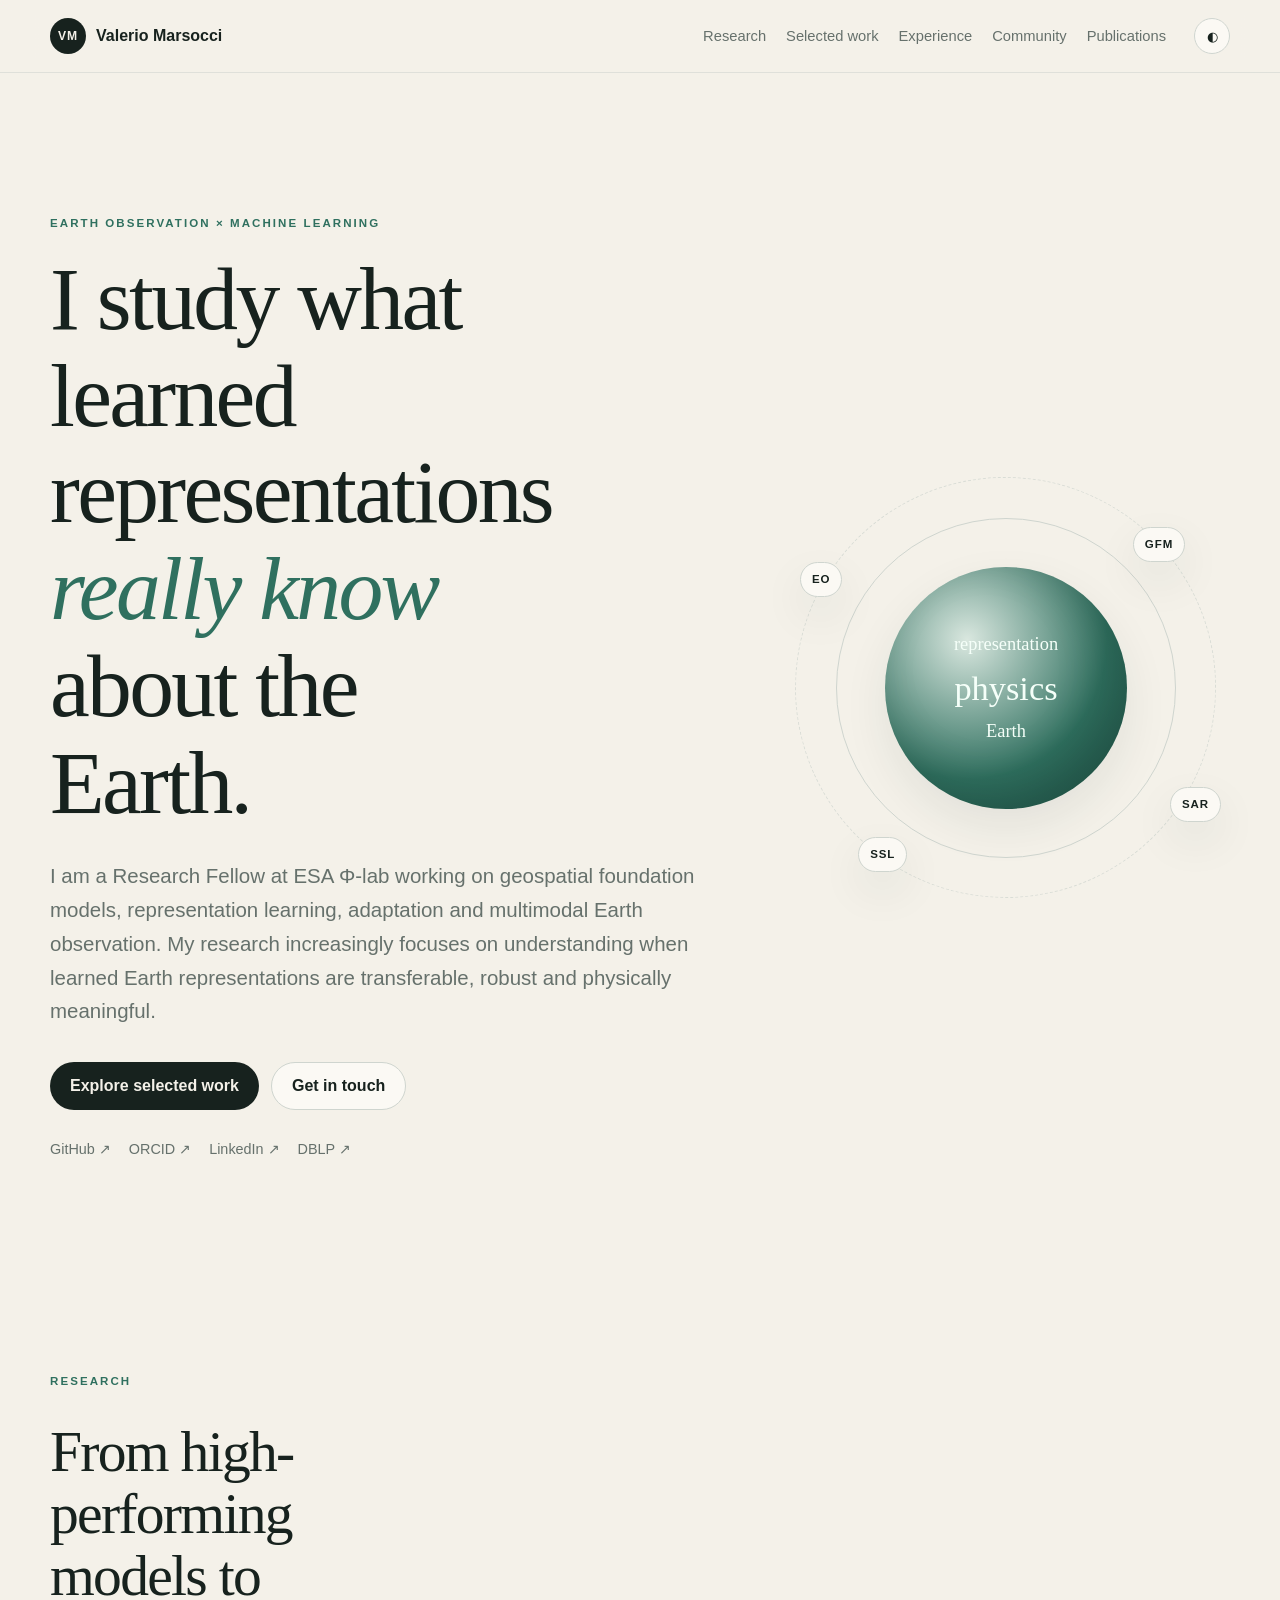
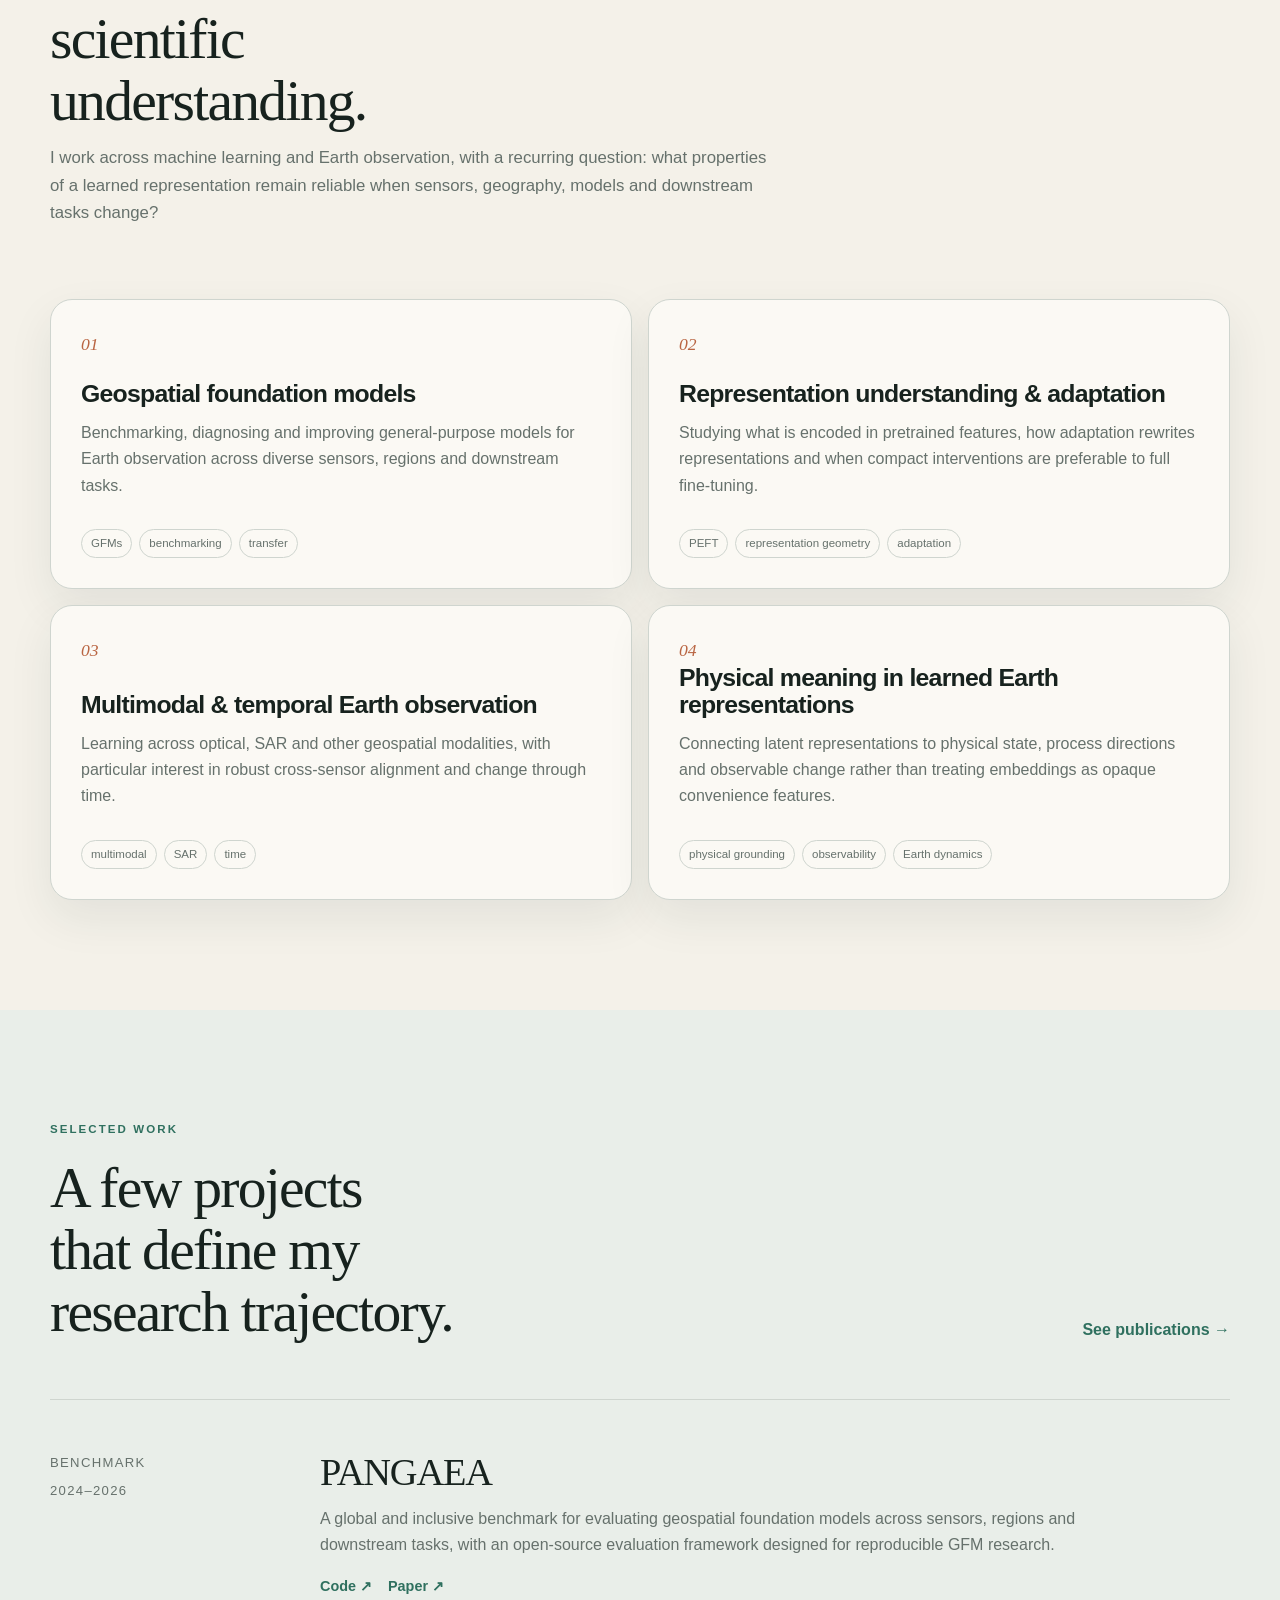
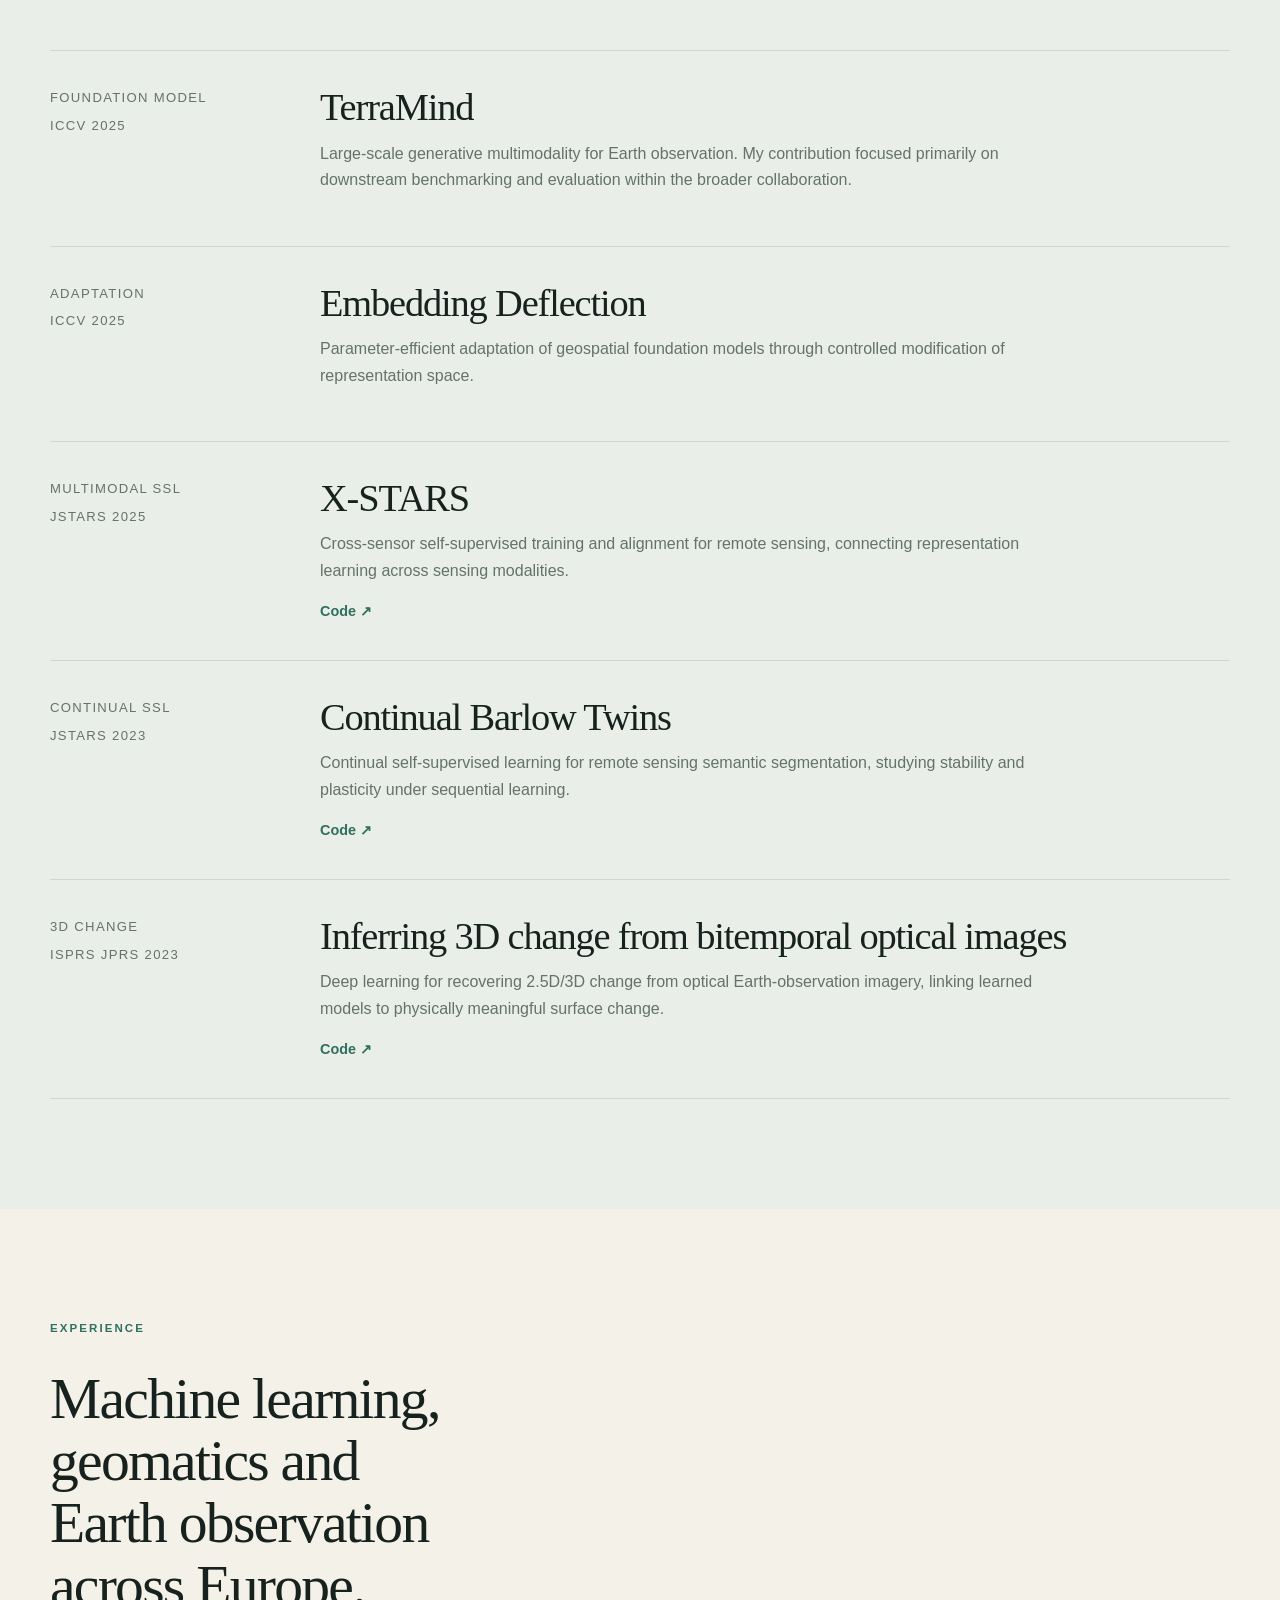
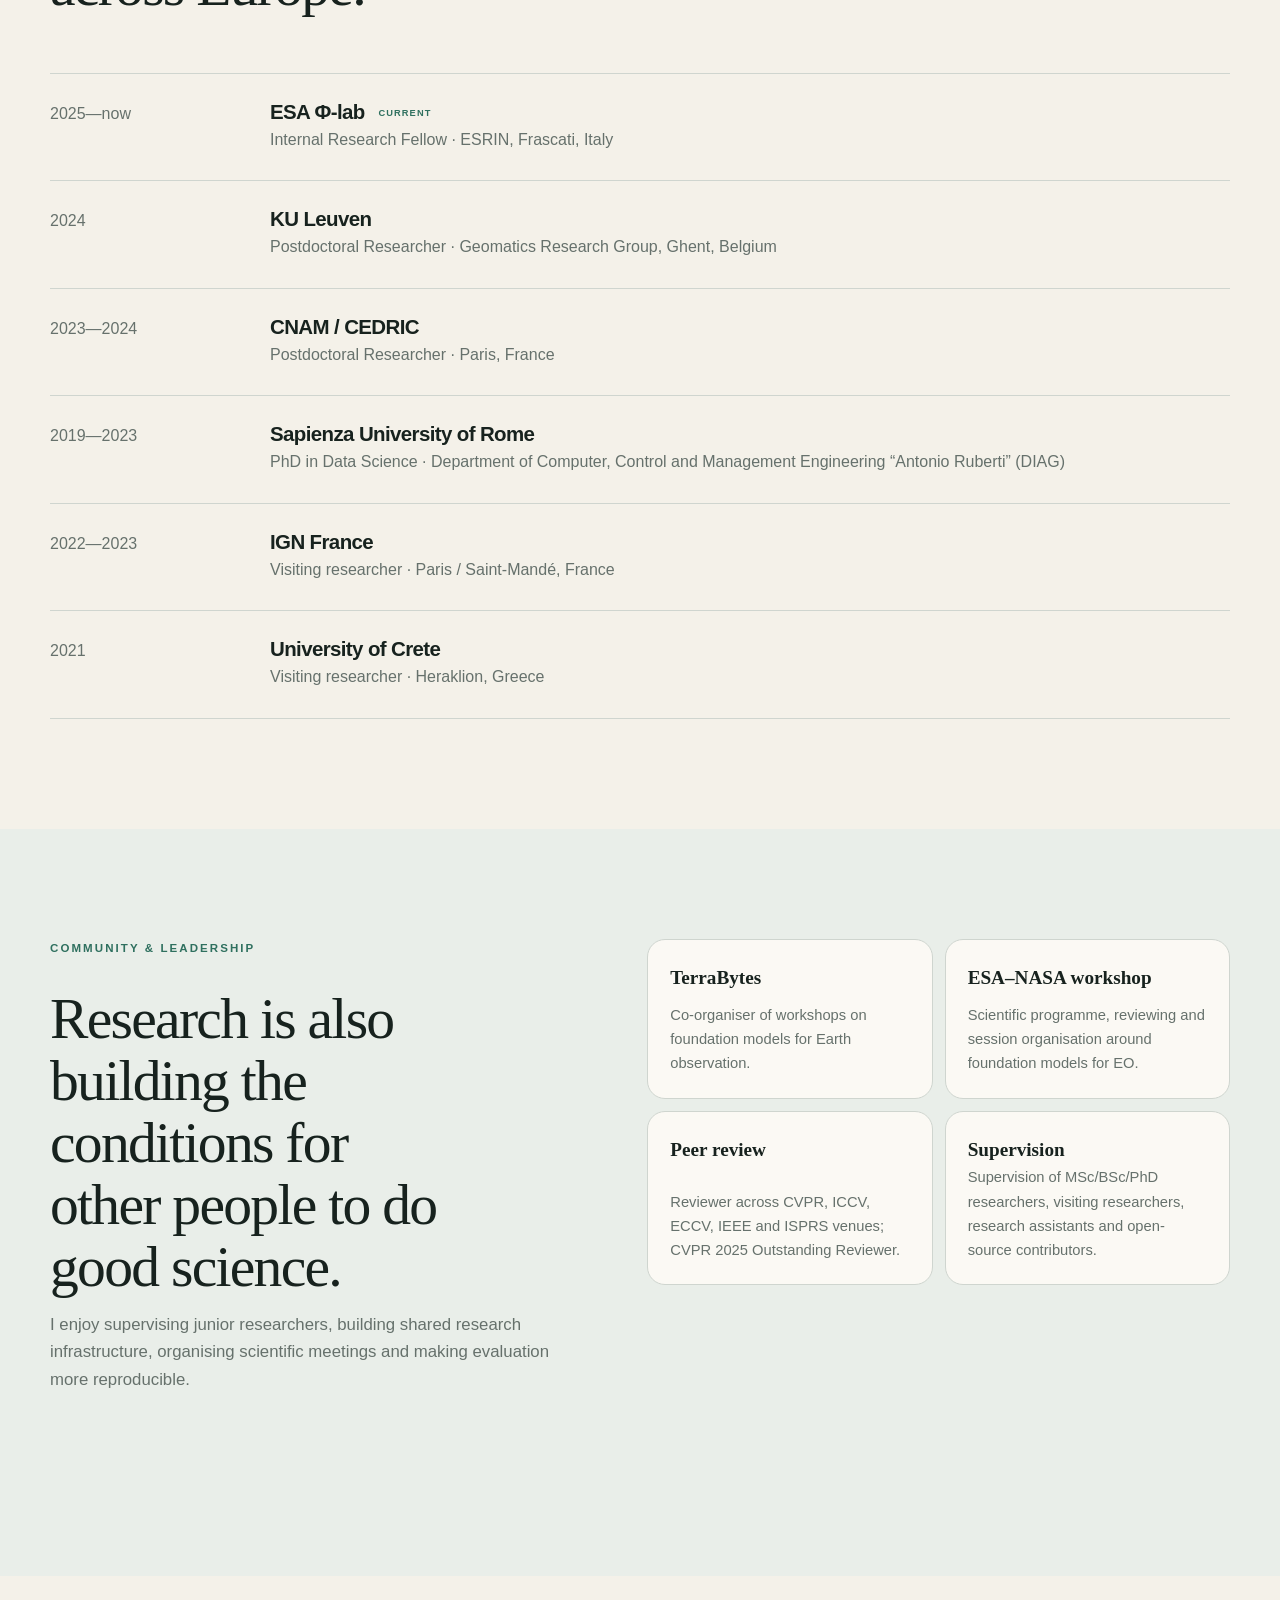
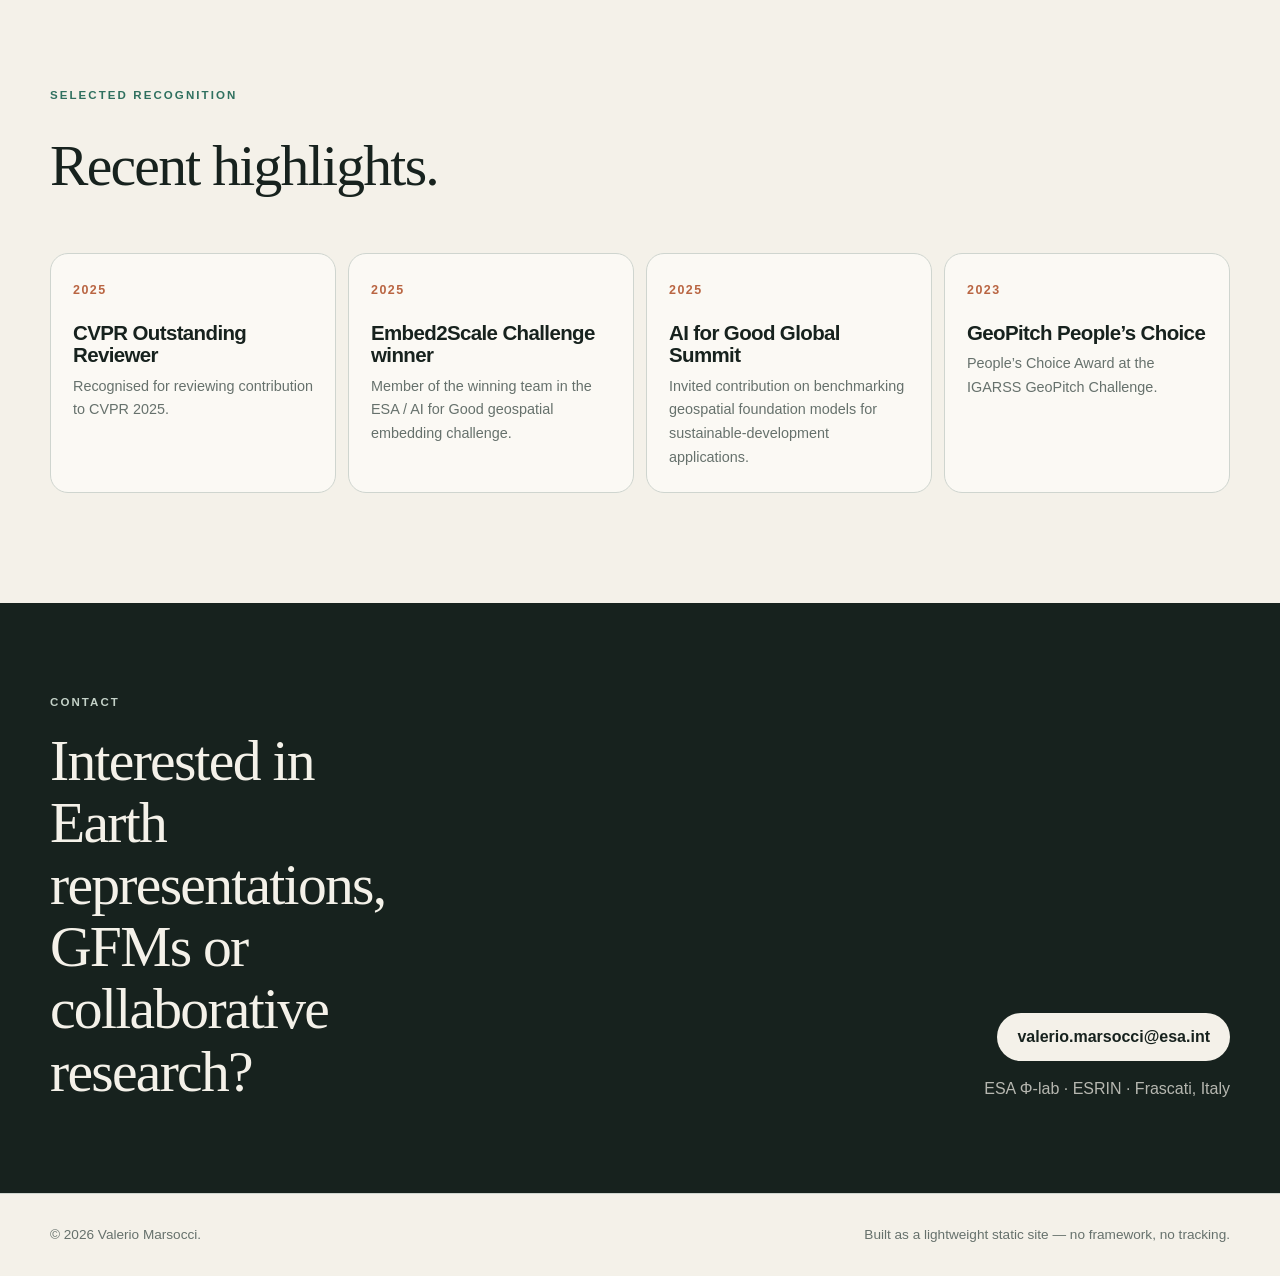
==== index.html @ fda3104b "Add files via upload" ====
<!doctype html>
<html lang="en" data-theme="auto">
<head>
  <meta charset="utf-8">
  <meta name="viewport" content="width=device-width, initial-scale=1">
  <title>Valerio Marsocci — Earth Observation & Machine Learning</title>
  <meta name="description" content="Valerio Marsocci is a researcher working at the intersection of machine learning and Earth observation, with a focus on geospatial foundation models, representation learning and physically meaningful Earth representations.">
  <meta name="author" content="Valerio Marsocci">
  <meta property="og:title" content="Valerio Marsocci — Earth Observation & Machine Learning">
  <meta property="og:description" content="Geospatial foundation models, representation learning, multimodal Earth observation and physically meaningful learned representations.">
  <meta property="og:type" content="website">
  <meta name="theme-color" content="#0d1714">
  <link rel="stylesheet" href="assets/styles.css">
  <script defer src="assets/site.js"></script>
</head>
<body>
  <a class="skip-link" href="#main">Skip to content</a>

  <header class="site-header">
    <div class="shell nav-wrap">
      <a class="brand" href="#top" aria-label="Valerio Marsocci home">
        <span class="brand-mark">VM</span>
        <span class="brand-name">Valerio Marsocci</span>
      </a>
      <nav class="nav-links" aria-label="Primary navigation">
        <a href="#research">Research</a>
        <a href="#work">Selected work</a>
        <a href="#experience">Experience</a>
        <a href="#community">Community</a>
        <a href="publications.html">Publications</a>
      </nav>
      <button class="theme-toggle" type="button" aria-label="Toggle color theme" title="Toggle color theme">◐</button>
    </div>
  </header>

  <main id="main">
    <section class="hero shell" id="top">
      <div class="hero-copy">
        <p class="eyebrow">Earth observation × machine learning</p>
        <h1>I study what learned representations <em>really know</em> about the Earth.</h1>
        <p class="hero-lede">I am a Research Fellow at ESA Φ-lab working on geospatial foundation models, representation learning, adaptation and multimodal Earth observation. My research increasingly focuses on understanding when learned Earth representations are transferable, robust and physically meaningful.</p>
        <div class="hero-actions">
          <a class="button primary" href="#work">Explore selected work</a>
          <a class="button secondary" href="mailto:valerio.marsocci@esa.int">Get in touch</a>
        </div>
        <div class="social-row" aria-label="External profiles">
          <a href="https://github.com/VMarsocci" target="_blank" rel="noreferrer">GitHub ↗</a>
          <a href="https://orcid.org/0000-0003-1442-7155" target="_blank" rel="noreferrer">ORCID ↗</a>
          <a href="https://www.linkedin.com/in/valerio-marsocci/" target="_blank" rel="noreferrer">LinkedIn ↗</a>
          <a href="https://dblp.org/pid/293/9333" target="_blank" rel="noreferrer">DBLP ↗</a>
        </div>
      </div>
      <div class="hero-art" aria-hidden="true">
        <div class="earth-orbit orbit-one"></div>
        <div class="earth-orbit orbit-two"></div>
        <div class="earth-core">
          <span>representation</span>
          <span>physics</span>
          <span>Earth</span>
        </div>
        <div class="signal signal-a">GFM</div>
        <div class="signal signal-b">SAR</div>
        <div class="signal signal-c">SSL</div>
        <div class="signal signal-d">EO</div>
      </div>
    </section>

    <section class="section shell" id="research">
      <div class="section-heading">
        <p class="eyebrow">Research</p>
        <h2>From high-performing models to scientific understanding.</h2>
        <p>I work across machine learning and Earth observation, with a recurring question: what properties of a learned representation remain reliable when sensors, geography, models and downstream tasks change?</p>
      </div>
      <div class="research-grid">
        <article class="research-card">
          <span class="card-index">01</span>
          <h3>Geospatial foundation models</h3>
          <p>Benchmarking, diagnosing and improving general-purpose models for Earth observation across diverse sensors, regions and downstream tasks.</p>
          <div class="tags"><span>GFMs</span><span>benchmarking</span><span>transfer</span></div>
        </article>
        <article class="research-card">
          <span class="card-index">02</span>
          <h3>Representation understanding & adaptation</h3>
          <p>Studying what is encoded in pretrained features, how adaptation rewrites representations and when compact interventions are preferable to full fine-tuning.</p>
          <div class="tags"><span>PEFT</span><span>representation geometry</span><span>adaptation</span></div>
        </article>
        <article class="research-card">
          <span class="card-index">03</span>
          <h3>Multimodal & temporal Earth observation</h3>
          <p>Learning across optical, SAR and other geospatial modalities, with particular interest in robust cross-sensor alignment and change through time.</p>
          <div class="tags"><span>multimodal</span><span>SAR</span><span>time</span></div>
        </article>
        <article class="research-card">
          <span class="card-index">04</span>
          <h3>Physical meaning in learned Earth representations</h3>
          <p>Connecting latent representations to physical state, process directions and observable change rather than treating embeddings as opaque convenience features.</p>
          <div class="tags"><span>physical grounding</span><span>observability</span><span>Earth dynamics</span></div>
        </article>
      </div>
    </section>

    <section class="section alt-section" id="work">
      <div class="shell">
        <div class="section-heading split-heading">
          <div>
            <p class="eyebrow">Selected work</p>
            <h2>A few projects that define my research trajectory.</h2>
          </div>
          <a class="text-link" href="publications.html">See publications →</a>
        </div>

        <div class="project-list">
          <article class="project-row featured">
            <div class="project-meta"><span>Benchmark</span><span>2024–2026</span></div>
            <div class="project-body">
              <h3>PANGAEA</h3>
              <p>A global and inclusive benchmark for evaluating geospatial foundation models across sensors, regions and downstream tasks, with an open-source evaluation framework designed for reproducible GFM research.</p>
              <div class="project-links">
                <a href="https://github.com/VMarsocci/pangaea-bench" target="_blank" rel="noreferrer">Code ↗</a>
                <a href="https://arxiv.org/abs/2412.04204" target="_blank" rel="noreferrer">Paper ↗</a>
              </div>
            </div>
          </article>

          <article class="project-row">
            <div class="project-meta"><span>Foundation model</span><span>ICCV 2025</span></div>
            <div class="project-body">
              <h3>TerraMind</h3>
              <p>Large-scale generative multimodality for Earth observation. My contribution focused primarily on downstream benchmarking and evaluation within the broader collaboration.</p>
            </div>
          </article>

          <article class="project-row">
            <div class="project-meta"><span>Adaptation</span><span>ICCV 2025</span></div>
            <div class="project-body">
              <h3>Embedding Deflection</h3>
              <p>Parameter-efficient adaptation of geospatial foundation models through controlled modification of representation space.</p>
            </div>
          </article>

          <article class="project-row">
            <div class="project-meta"><span>Multimodal SSL</span><span>JSTARS 2025</span></div>
            <div class="project-body">
              <h3>X-STARS</h3>
              <p>Cross-sensor self-supervised training and alignment for remote sensing, connecting representation learning across sensing modalities.</p>
              <div class="project-links"><a href="https://github.com/VMarsocci/X-STARS" target="_blank" rel="noreferrer">Code ↗</a></div>
            </div>
          </article>

          <article class="project-row">
            <div class="project-meta"><span>Continual SSL</span><span>JSTARS 2023</span></div>
            <div class="project-body">
              <h3>Continual Barlow Twins</h3>
              <p>Continual self-supervised learning for remote sensing semantic segmentation, studying stability and plasticity under sequential learning.</p>
              <div class="project-links"><a href="https://github.com/VMarsocci/CBT" target="_blank" rel="noreferrer">Code ↗</a></div>
            </div>
          </article>

          <article class="project-row">
            <div class="project-meta"><span>3D change</span><span>ISPRS JPRS 2023</span></div>
            <div class="project-body">
              <h3>Inferring 3D change from bitemporal optical images</h3>
              <p>Deep learning for recovering 2.5D/3D change from optical Earth-observation imagery, linking learned models to physically meaningful surface change.</p>
              <div class="project-links"><a href="https://github.com/VMarsocci/3DCD" target="_blank" rel="noreferrer">Code ↗</a></div>
            </div>
          </article>
        </div>
      </div>
    </section>

    <section class="section shell" id="experience">
      <div class="section-heading">
        <p class="eyebrow">Experience</p>
        <h2>Machine learning, geomatics and Earth observation across Europe.</h2>
      </div>
      <div class="timeline">
        <div class="timeline-item current">
          <div class="timeline-date">2025—now</div>
          <div><h3>ESA Φ-lab</h3><p>Internal Research Fellow · ESRIN, Frascati, Italy</p></div>
        </div>
        <div class="timeline-item">
          <div class="timeline-date">2024</div>
          <div><h3>KU Leuven</h3><p>Postdoctoral Researcher · Geomatics Research Group, Ghent, Belgium</p></div>
        </div>
        <div class="timeline-item">
          <div class="timeline-date">2023—2024</div>
          <div><h3>CNAM / CEDRIC</h3><p>Postdoctoral Researcher · Paris, France</p></div>
        </div>
        <div class="timeline-item">
          <div class="timeline-date">2019—2023</div>
          <div><h3>Sapienza University of Rome</h3><p>PhD in Data Science · Department of Computer, Control and Management Engineering “Antonio Ruberti” (DIAG)</p></div>
        </div>
        <div class="timeline-item">
          <div class="timeline-date">2022—2023</div>
          <div><h3>IGN France</h3><p>Visiting researcher · Paris / Saint-Mandé, France</p></div>
        </div>
        <div class="timeline-item">
          <div class="timeline-date">2021</div>
          <div><h3>University of Crete</h3><p>Visiting researcher · Heraklion, Greece</p></div>
        </div>
      </div>
    </section>

    <section class="section alt-section" id="community">
      <div class="shell community-grid">
        <div class="section-heading">
          <p class="eyebrow">Community & leadership</p>
          <h2>Research is also building the conditions for other people to do good science.</h2>
          <p>I enjoy supervising junior researchers, building shared research infrastructure, organising scientific meetings and making evaluation more reproducible.</p>
        </div>
        <div class="community-cards">
          <article><strong>TerraBytes</strong><span>Co-organiser of workshops on foundation models for Earth observation.</span></article>
          <article><strong>ESA–NASA workshop</strong><span>Scientific programme, reviewing and session organisation around foundation models for EO.</span></article>
          <article><strong>Peer review</strong><span>Reviewer across CVPR, ICCV, ECCV, IEEE and ISPRS venues; CVPR 2025 Outstanding Reviewer.</span></article>
          <article><strong>Supervision</strong><span>Supervision of MSc/BSc/PhD researchers, visiting researchers, research assistants and open-source contributors.</span></article>
        </div>
      </div>
    </section>

    <section class="section shell highlights">
      <div class="section-heading">
        <p class="eyebrow">Selected recognition</p>
        <h2>Recent highlights.</h2>
      </div>
      <div class="highlight-grid">
        <article><span class="highlight-year">2025</span><h3>CVPR Outstanding Reviewer</h3><p>Recognised for reviewing contribution to CVPR 2025.</p></article>
        <article><span class="highlight-year">2025</span><h3>Embed2Scale Challenge winner</h3><p>Member of the winning team in the ESA / AI for Good geospatial embedding challenge.</p></article>
        <article><span class="highlight-year">2025</span><h3>AI for Good Global Summit</h3><p>Invited contribution on benchmarking geospatial foundation models for sustainable-development applications.</p></article>
        <article><span class="highlight-year">2023</span><h3>GeoPitch People’s Choice</h3><p>People’s Choice Award at the IGARSS GeoPitch Challenge.</p></article>
      </div>
    </section>

    <section class="contact-section">
      <div class="shell contact-inner">
        <div>
          <p class="eyebrow">Contact</p>
          <h2>Interested in Earth representations, GFMs or collaborative research?</h2>
        </div>
        <div class="contact-links">
          <a class="button primary" href="mailto:valerio.marsocci@esa.int">valerio.marsocci@esa.int</a>
          <p>ESA Φ-lab · ESRIN · Frascati, Italy</p>
        </div>
      </div>
    </section>
  </main>

  <footer class="site-footer">
    <div class="shell footer-inner">
      <p>© <span id="year"></span> Valerio Marsocci.</p>
      <p>Built as a lightweight static site — no framework, no tracking.</p>
    </div>
  </footer>
</body>
</html>
---- assets/styles.css ----
:root {
  --bg: #f4f1e9;
  --surface: #fbf9f4;
  --surface-2: #e9eee9;
  --text: #17221e;
  --muted: #66716c;
  --line: #cfd5cf;
  --accent: #2f705f;
  --accent-strong: #1e5145;
  --accent-soft: #d9e7df;
  --warm: #b96542;
  --shadow: 0 18px 45px rgba(30, 55, 47, 0.08);
  --radius: 22px;
  --shell: 1180px;
}

html[data-theme="dark"] {
  --bg: #0b1411;
  --surface: #111c18;
  --surface-2: #17241f;
  --text: #ecf2ee;
  --muted: #a6b5ad;
  --line: #294039;
  --accent: #73bea6;
  --accent-strong: #9dd8c4;
  --accent-soft: #173a30;
  --warm: #e0906d;
  --shadow: 0 18px 50px rgba(0, 0, 0, 0.24);
}

@media (prefers-color-scheme: dark) {
  html[data-theme="auto"] {
    --bg: #0b1411;
    --surface: #111c18;
    --surface-2: #17241f;
    --text: #ecf2ee;
    --muted: #a6b5ad;
    --line: #294039;
    --accent: #73bea6;
    --accent-strong: #9dd8c4;
    --accent-soft: #173a30;
    --warm: #e0906d;
    --shadow: 0 18px 50px rgba(0, 0, 0, 0.24);
  }
}

* { box-sizing: border-box; }
html { scroll-behavior: smooth; }
body {
  margin: 0;
  background: var(--bg);
  color: var(--text);
  font-family: Inter, ui-sans-serif, -apple-system, BlinkMacSystemFont, "Segoe UI", sans-serif;
  line-height: 1.65;
  -webkit-font-smoothing: antialiased;
}
a { color: inherit; text-decoration-thickness: 1px; text-underline-offset: 4px; }
p { margin: 0 0 1rem; }
h1, h2, h3 { margin: 0; line-height: 1.08; letter-spacing: -0.03em; }
h1, h2 { font-family: Georgia, "Times New Roman", serif; font-weight: 500; }
h1 { font-size: clamp(3.15rem, 7vw, 6.8rem); max-width: 10ch; }
h2 { font-size: clamp(2.3rem, 4.5vw, 4.4rem); max-width: 14ch; }
h3 { font-size: 1.28rem; }
.shell { width: min(calc(100% - 40px), var(--shell)); margin-inline: auto; }
.skip-link { position: fixed; top: 10px; left: 10px; z-index: 100; transform: translateY(-150%); background: var(--text); color: var(--bg); padding: .6rem .9rem; border-radius: 8px; }
.skip-link:focus { transform: translateY(0); }

.site-header { position: sticky; top: 0; z-index: 20; backdrop-filter: blur(16px); background: color-mix(in srgb, var(--bg) 82%, transparent); border-bottom: 1px solid color-mix(in srgb, var(--line) 60%, transparent); }
.nav-wrap { min-height: 72px; display: flex; align-items: center; gap: 28px; }
.brand { display: inline-flex; align-items: center; gap: 10px; text-decoration: none; font-weight: 700; margin-right: auto; }
.brand-mark { width: 36px; height: 36px; display: grid; place-items: center; border-radius: 50%; background: var(--text); color: var(--bg); font-size: .76rem; letter-spacing: .08em; }
.brand-name { white-space: nowrap; }
.nav-links { display: flex; align-items: center; gap: 20px; }
.nav-links a { color: var(--muted); text-decoration: none; font-size: .92rem; }
.nav-links a:hover, .nav-links a[aria-current="page"] { color: var(--text); }
.theme-toggle { width: 36px; height: 36px; border-radius: 50%; border: 1px solid var(--line); background: var(--surface); color: var(--text); cursor: pointer; }

.hero { min-height: 88vh; padding: clamp(80px, 11vw, 150px) 0 100px; display: grid; grid-template-columns: minmax(0, 1.2fr) minmax(320px, .8fr); gap: 60px; align-items: center; }
.eyebrow { margin-bottom: 18px; text-transform: uppercase; letter-spacing: .18em; font-weight: 800; font-size: .72rem; color: var(--accent); }
h1 em { color: var(--accent); font-weight: inherit; }
.hero-lede { max-width: 780px; margin-top: 28px; font-size: clamp(1.06rem, 1.6vw, 1.28rem); color: var(--muted); }
.hero-actions { display: flex; flex-wrap: wrap; gap: 12px; margin-top: 34px; }
.button { display: inline-flex; align-items: center; justify-content: center; min-height: 48px; padding: 0 20px; border-radius: 999px; text-decoration: none; font-weight: 700; transition: transform .2s ease, background .2s ease; }
.button:hover { transform: translateY(-2px); }
.button.primary { background: var(--text); color: var(--bg); }
.button.secondary { background: var(--surface); border: 1px solid var(--line); }
.social-row { display: flex; flex-wrap: wrap; gap: 18px; margin-top: 28px; font-size: .9rem; color: var(--muted); }
.social-row a { text-decoration: none; }
.social-row a:hover { color: var(--text); }

.hero-art { width: min(100%, 480px); aspect-ratio: 1; position: relative; margin-inline: auto; display: grid; place-items: center; }
.earth-core { width: 54%; aspect-ratio: 1; border-radius: 50%; background: radial-gradient(circle at 34% 30%, var(--accent-soft), var(--accent) 60%, var(--accent-strong)); box-shadow: inset -20px -20px 50px rgba(0,0,0,.14), var(--shadow); display: grid; place-content: center; text-align: center; color: #f5fff9; position: relative; z-index: 2; }
.earth-core span { display: block; font-family: Georgia, serif; font-size: clamp(.86rem, 1.6vw, 1.15rem); }
.earth-core span:nth-child(2) { font-size: clamp(1.45rem, 2.8vw, 2.15rem); }
.earth-orbit { position: absolute; inset: 12%; border-radius: 50%; border: 1px solid var(--line); }
.orbit-two { inset: 3%; transform: rotate(32deg); border-style: dashed; opacity: .7; }
.signal { position: absolute; z-index: 3; border: 1px solid var(--line); background: var(--surface); padding: 7px 11px; border-radius: 999px; font-size: .72rem; font-weight: 800; letter-spacing: .08em; box-shadow: var(--shadow); }
.signal-a { top: 14%; right: 10%; }
.signal-b { bottom: 20%; right: 2%; }
.signal-c { bottom: 9%; left: 17%; }
.signal-d { top: 22%; left: 4%; }

.section { padding: 110px 0; }
.alt-section { background: var(--surface-2); }
.section-heading { display: grid; gap: 12px; margin-bottom: 56px; }
.section-heading > p:last-child { max-width: 720px; color: var(--muted); font-size: 1.05rem; }
.split-heading { grid-template-columns: 1fr auto; align-items: end; }
.text-link { color: var(--accent); font-weight: 700; text-decoration: none; }

.research-grid { display: grid; grid-template-columns: repeat(2, minmax(0, 1fr)); gap: 16px; }
.research-card { background: var(--surface); border: 1px solid var(--line); border-radius: var(--radius); padding: 30px; min-height: 290px; display: flex; flex-direction: column; box-shadow: var(--shadow); }
.card-index { color: var(--warm); font-family: Georgia, serif; font-style: italic; font-size: 1.1rem; }
.research-card h3 { margin-top: auto; margin-bottom: 12px; font-size: 1.55rem; }
.research-card p { color: var(--muted); }
.tags { display: flex; flex-wrap: wrap; gap: 7px; margin-top: 14px; }
.tags span { border: 1px solid var(--line); border-radius: 999px; padding: 4px 9px; color: var(--muted); font-size: .72rem; }

.project-list { border-top: 1px solid var(--line); }
.project-row { display: grid; grid-template-columns: 220px 1fr; gap: 50px; padding: 36px 0; border-bottom: 1px solid var(--line); }
.project-row.featured { padding-block: 52px; }
.project-meta { display: flex; flex-direction: column; gap: 6px; color: var(--muted); font-size: .82rem; text-transform: uppercase; letter-spacing: .1em; }
.project-body h3 { font-family: Georgia, serif; font-size: clamp(1.65rem, 3vw, 2.6rem); font-weight: 500; margin-bottom: 12px; }
.project-body p { max-width: 760px; color: var(--muted); }
.project-links { display: flex; gap: 16px; margin-top: 12px; }
.project-links a { color: var(--accent); text-decoration: none; font-weight: 700; font-size: .9rem; }

.timeline { border-top: 1px solid var(--line); }
.timeline-item { display: grid; grid-template-columns: 180px 1fr; gap: 40px; padding: 27px 0; border-bottom: 1px solid var(--line); }
.timeline-item.current h3::after { content: " current"; margin-left: 10px; color: var(--accent); text-transform: uppercase; letter-spacing: .12em; font-size: .58rem; vertical-align: middle; }
.timeline-date { color: var(--muted); font-variant-numeric: tabular-nums; }
.timeline-item h3 { margin-bottom: 4px; }
.timeline-item p { color: var(--muted); margin: 0; }

.community-grid { display: grid; grid-template-columns: .95fr 1.05fr; gap: 70px; align-items: start; }
.community-cards { display: grid; grid-template-columns: 1fr 1fr; gap: 12px; }
.community-cards article { background: var(--surface); border: 1px solid var(--line); border-radius: 18px; padding: 22px; min-height: 160px; display: flex; flex-direction: column; justify-content: space-between; }
.community-cards strong { font-family: Georgia, serif; font-size: 1.2rem; }
.community-cards span { color: var(--muted); font-size: .92rem; }

.highlight-grid { display: grid; grid-template-columns: repeat(4, 1fr); gap: 12px; }
.highlight-grid article { padding: 22px; border: 1px solid var(--line); border-radius: 18px; background: var(--surface); }
.highlight-year { color: var(--warm); font-size: .78rem; font-weight: 800; letter-spacing: .12em; }
.highlight-grid h3 { margin: 20px 0 8px; }
.highlight-grid p { color: var(--muted); font-size: .9rem; margin: 0; }

.contact-section { background: var(--text); color: var(--bg); padding: 90px 0; }
.contact-section .eyebrow { color: color-mix(in srgb, var(--bg) 75%, var(--accent)); }
.contact-inner { display: grid; grid-template-columns: 1.3fr .7fr; gap: 50px; align-items: end; }
.contact-inner h2 { max-width: 13ch; }
.contact-links { text-align: right; }
.contact-links .primary { background: var(--bg); color: var(--text); }
.contact-links p { margin: 15px 0 0; opacity: .72; }
.site-footer { padding: 30px 0; border-top: 1px solid var(--line); }
.footer-inner { display: flex; justify-content: space-between; gap: 20px; color: var(--muted); font-size: .85rem; }
.footer-inner p { margin: 0; }

.publication-page { padding-top: 100px; padding-bottom: 100px; }
.page-intro { max-width: 860px; margin-bottom: 80px; }
.page-intro h1 { max-width: 9ch; margin-bottom: 26px; }
.page-intro > p:last-child { color: var(--muted); font-size: 1.08rem; max-width: 720px; }
.pub-section { padding: 50px 0; border-top: 1px solid var(--line); }
.pub-section h2 { font-size: clamp(1.8rem, 3vw, 2.8rem); margin-bottom: 34px; }
.pub-list { list-style: none; padding: 0; margin: 0; }
.pub-list li { display: grid; grid-template-columns: 90px 1fr; gap: 26px; padding: 22px 0; border-bottom: 1px solid color-mix(in srgb, var(--line) 75%, transparent); }
.pub-year { color: var(--warm); font-weight: 800; font-variant-numeric: tabular-nums; }
.muted { color: var(--muted); }
.pub-note { margin-top: 30px; background: var(--accent-soft); border-radius: 16px; padding: 20px; }

@media (max-width: 900px) {
  .nav-links { display: none; }
  .hero { grid-template-columns: 1fr; min-height: auto; }
  .hero-art { max-width: 390px; }
  .research-grid, .community-grid, .contact-inner { grid-template-columns: 1fr; }
  .highlight-grid { grid-template-columns: 1fr 1fr; }
  .community-cards { grid-template-columns: 1fr 1fr; }
  .contact-links { text-align: left; }
}

@media (max-width: 620px) {
  .shell { width: min(calc(100% - 28px), var(--shell)); }
  .brand-name { display: none; }
  .section { padding: 82px 0; }
  .hero { padding-top: 70px; gap: 34px; }
  h1 { font-size: clamp(2.8rem, 15vw, 4.6rem); }
  .research-grid, .highlight-grid, .community-cards { grid-template-columns: 1fr; }
  .split-heading { grid-template-columns: 1fr; }
  .project-row, .timeline-item, .pub-list li { grid-template-columns: 1fr; gap: 12px; }
  .project-meta { flex-direction: row; gap: 12px; }
  .footer-inner { flex-direction: column; }
}
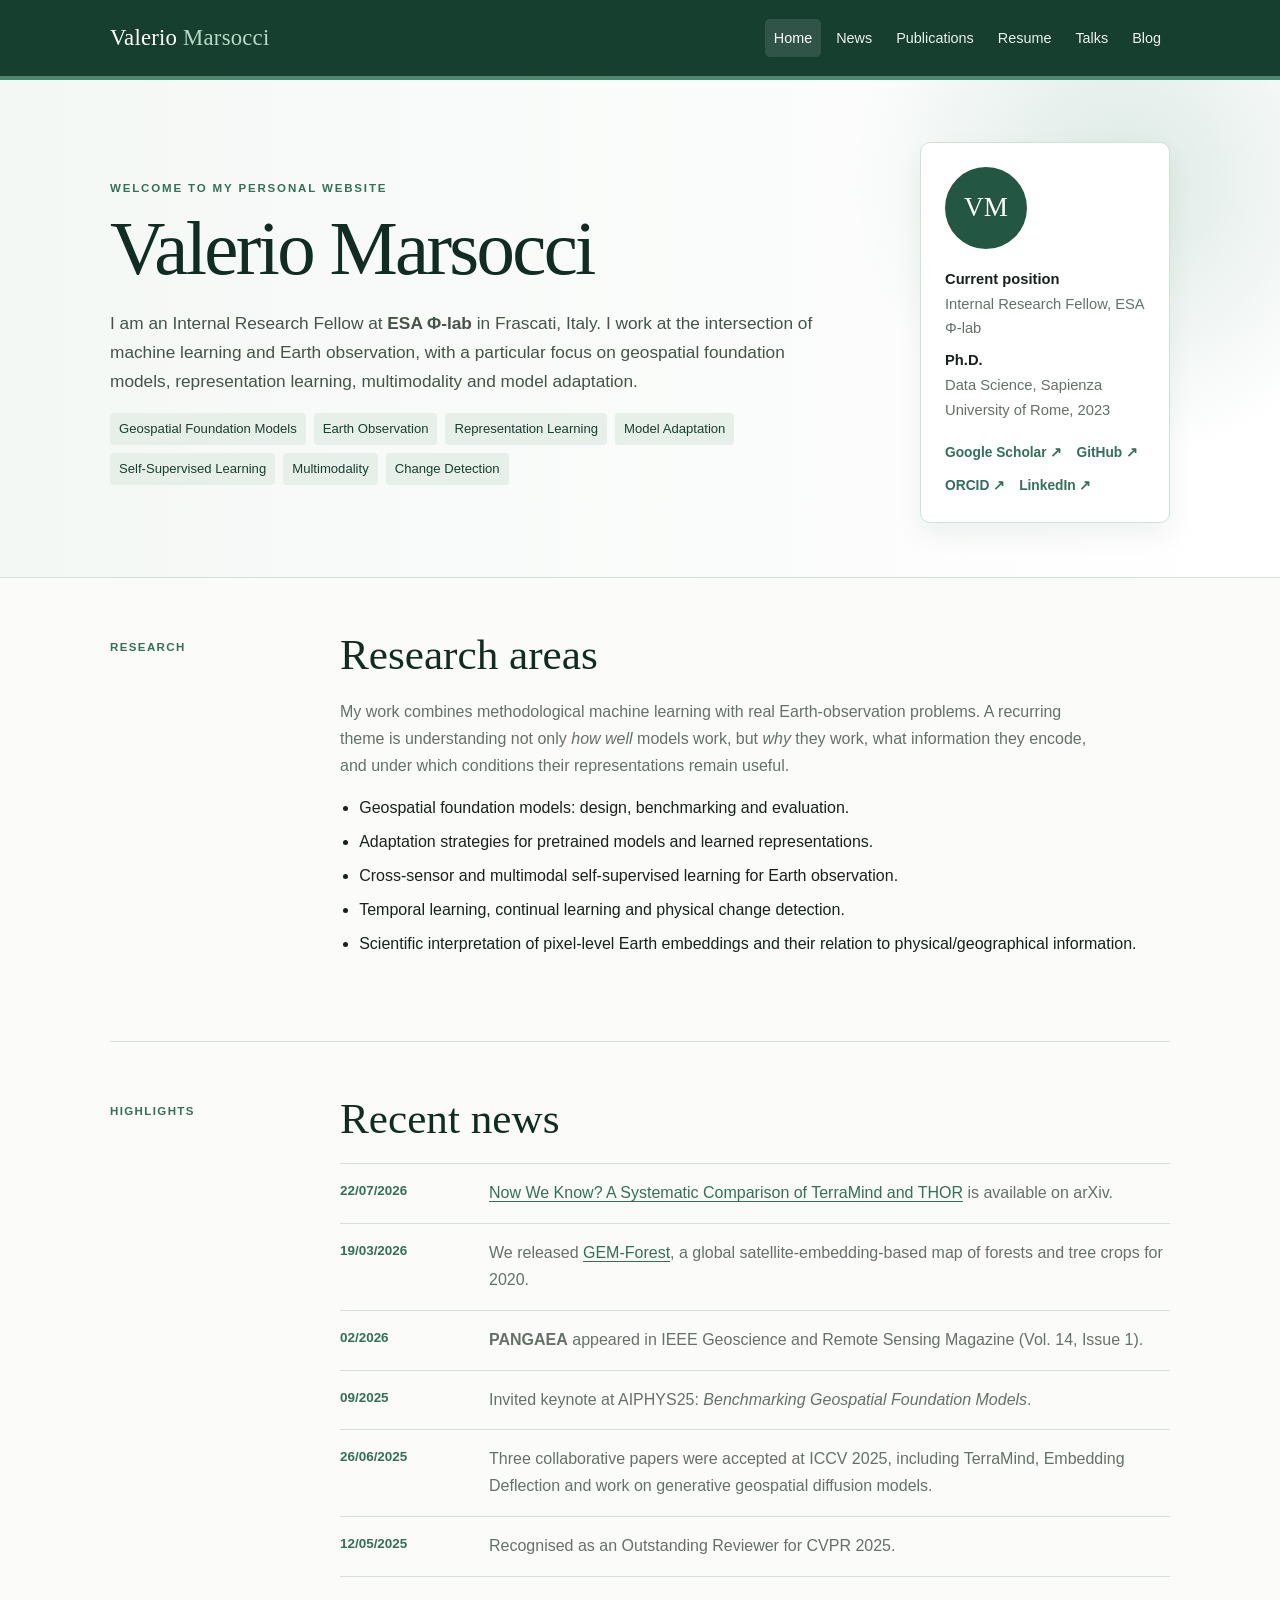
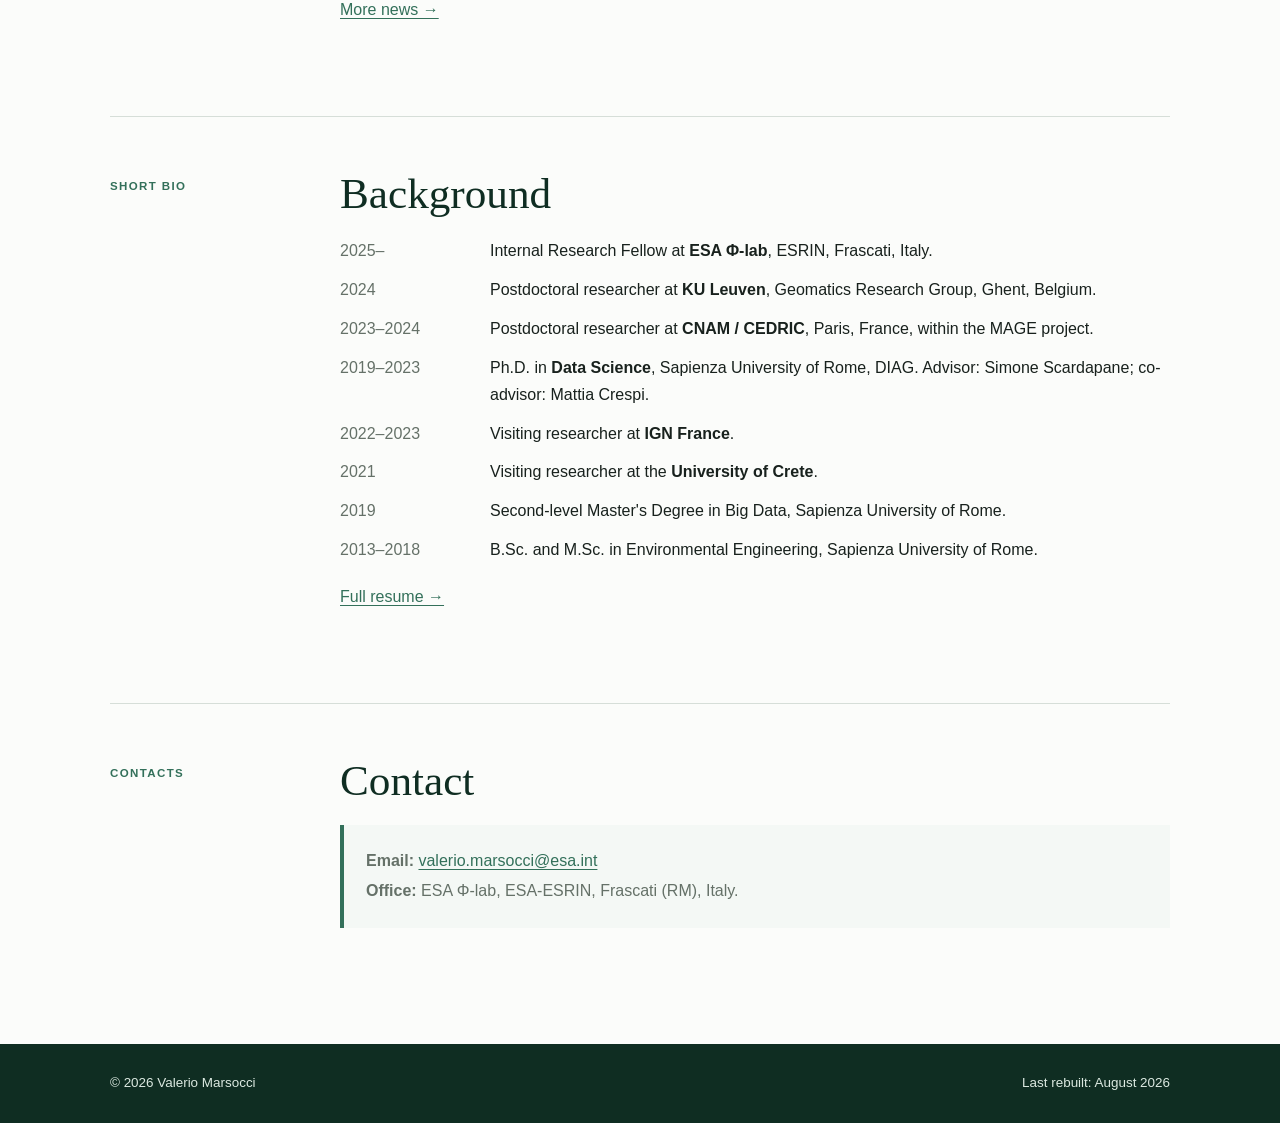
==== commit aba52245: "Add files via upload" ====
--- a/index.html
+++ b/index.html
@@ -1,254 +1,129 @@
 <!doctype html>
-<html lang="en" data-theme="auto">
+<html lang="en">
 <head>
   <meta charset="utf-8">
   <meta name="viewport" content="width=device-width, initial-scale=1">
-  <title>Valerio Marsocci — Earth Observation & Machine Learning</title>
-  <meta name="description" content="Valerio Marsocci is a researcher working at the intersection of machine learning and Earth observation, with a focus on geospatial foundation models, representation learning and physically meaningful Earth representations.">
-  <meta name="author" content="Valerio Marsocci">
-  <meta property="og:title" content="Valerio Marsocci — Earth Observation & Machine Learning">
-  <meta property="og:description" content="Geospatial foundation models, representation learning, multimodal Earth observation and physically meaningful learned representations.">
-  <meta property="og:type" content="website">
-  <meta name="theme-color" content="#0d1714">
+  <title>Valerio Marsocci</title>
+  <meta name="description" content="Personal academic website of Valerio Marsocci, researcher in machine learning and Earth observation at ESA Φ-lab.">
+  <link rel="icon" href="assets/favicon.svg" type="image/svg+xml">
   <link rel="stylesheet" href="assets/styles.css">
-  <script defer src="assets/site.js"></script>
 </head>
 <body>
-  <a class="skip-link" href="#main">Skip to content</a>
+<a class="skip-link" href="#main">Skip to content</a>
+<header class="site-header">
+  <div class="shell header-inner">
+    <a class="site-title" href="index.html">Valerio <span>Marsocci</span></a>
+    <nav class="site-nav" aria-label="Main navigation">
+      <a class="active" href="index.html">Home</a>
+      <a href="news.html">News</a>
+      <a href="publications.html">Publications</a>
+      <a href="resume.html">Resume</a>
+      <a href="talks.html">Talks</a>
+      <a href="blog.html">Blog</a>
+    </nav>
+  </div>
+</header>
 
-  <header class="site-header">
-    <div class="shell nav-wrap">
-      <a class="brand" href="#top" aria-label="Valerio Marsocci home">
-        <span class="brand-mark">VM</span>
-        <span class="brand-name">Valerio Marsocci</span>
-      </a>
-      <nav class="nav-links" aria-label="Primary navigation">
-        <a href="#research">Research</a>
-        <a href="#work">Selected work</a>
-        <a href="#experience">Experience</a>
-        <a href="#community">Community</a>
-        <a href="publications.html">Publications</a>
-      </nav>
-      <button class="theme-toggle" type="button" aria-label="Toggle color theme" title="Toggle color theme">◐</button>
-    </div>
-  </header>
-
-  <main id="main">
-    <section class="hero shell" id="top">
-      <div class="hero-copy">
-        <p class="eyebrow">Earth observation × machine learning</p>
-        <h1>I study what learned representations <em>really know</em> about the Earth.</h1>
-        <p class="hero-lede">I am a Research Fellow at ESA Φ-lab working on geospatial foundation models, representation learning, adaptation and multimodal Earth observation. My research increasingly focuses on understanding when learned Earth representations are transferable, robust and physically meaningful.</p>
-        <div class="hero-actions">
-          <a class="button primary" href="#work">Explore selected work</a>
-          <a class="button secondary" href="mailto:valerio.marsocci@esa.int">Get in touch</a>
+<main id="main">
+  <section class="top-band">
+    <div class="shell home-intro">
+      <div>
+        <p class="kicker">Welcome to my personal website</p>
+        <h1>Valerio Marsocci</h1>
+        <p class="lede">I am an Internal Research Fellow at <strong>ESA Φ-lab</strong> in Frascati, Italy. I work at the intersection of machine learning and Earth observation, with a particular focus on geospatial foundation models, representation learning, multimodality and model adaptation.</p>
+        <div class="research-list" aria-label="Research areas">
+          <span>Geospatial Foundation Models</span>
+          <span>Earth Observation</span>
+          <span>Representation Learning</span>
+          <span>Model Adaptation</span>
+          <span>Self-Supervised Learning</span>
+          <span>Multimodality</span>
+          <span>Change Detection</span>
         </div>
-        <div class="social-row" aria-label="External profiles">
+      </div>
+      <aside class="identity-box">
+        <div class="vm-badge" aria-hidden="true">VM</div>
+        <p><strong>Current position</strong><br>Internal Research Fellow, ESA Φ-lab</p>
+        <p><strong>Ph.D.</strong><br>Data Science, Sapienza University of Rome, 2023</p>
+        <div class="profile-links">
+          <a href="https://scholar.google.com/citations?user=R0x4RJ0AAAAJ&hl=en" target="_blank" rel="noreferrer">Google Scholar ↗</a>
           <a href="https://github.com/VMarsocci" target="_blank" rel="noreferrer">GitHub ↗</a>
           <a href="https://orcid.org/0000-0003-1442-7155" target="_blank" rel="noreferrer">ORCID ↗</a>
           <a href="https://www.linkedin.com/in/valerio-marsocci/" target="_blank" rel="noreferrer">LinkedIn ↗</a>
-          <a href="https://dblp.org/pid/293/9333" target="_blank" rel="noreferrer">DBLP ↗</a>
+        </div>
+      </aside>
+    </div>
+  </section>
+
+  <section class="section shell">
+    <div class="section-header">
+      <div class="section-label">Research</div>
+      <div class="section-copy">
+        <h2>Research areas</h2>
+        <p>My work combines methodological machine learning with real Earth-observation problems. A recurring theme is understanding not only <em>how well</em> models work, but <em>why</em> they work, what information they encode, and under which conditions their representations remain useful.</p>
+        <ul class="simple-list">
+          <li>Geospatial foundation models: design, benchmarking and evaluation.</li>
+          <li>Adaptation strategies for pretrained models and learned representations.</li>
+          <li>Cross-sensor and multimodal self-supervised learning for Earth observation.</li>
+          <li>Temporal learning, continual learning and physical change detection.</li>
+          <li>Scientific interpretation of pixel-level Earth embeddings and their relation to physical/geographical information.</li>
+        </ul>
+      </div>
+    </div>
+  </section>
+
+  <section class="section shell">
+    <div class="section-header">
+      <div class="section-label">Highlights</div>
+      <div class="section-copy">
+        <h2>Recent news</h2>
+        <div class="news-list">
+          <div class="news-item"><div class="news-date">22/07/2026</div><p><a href="https://arxiv.org/abs/2607.18504" target="_blank" rel="noreferrer">Now We Know? A Systematic Comparison of TerraMind and THOR</a> is available on arXiv.</p></div>
+          <div class="news-item"><div class="news-date">19/03/2026</div><p>We released <a href="https://egusphere.copernicus.org/preprints/2026/egusphere-2026-1401/" target="_blank" rel="noreferrer">GEM-Forest</a>, a global satellite-embedding-based map of forests and tree crops for 2020.</p></div>
+          <div class="news-item"><div class="news-date">02/2026</div><p><strong>PANGAEA</strong> appeared in IEEE Geoscience and Remote Sensing Magazine (Vol. 14, Issue 1).</p></div>
+          <div class="news-item"><div class="news-date">09/2025</div><p>Invited keynote at AIPHYS25: <em>Benchmarking Geospatial Foundation Models</em>.</p></div>
+          <div class="news-item"><div class="news-date">26/06/2025</div><p>Three collaborative papers were accepted at ICCV 2025, including TerraMind, Embedding Deflection and work on generative geospatial diffusion models.</p></div>
+          <div class="news-item"><div class="news-date">12/05/2025</div><p>Recognised as an Outstanding Reviewer for CVPR 2025.</p></div>
+        </div>
+        <p class="more-link"><a href="news.html">More news →</a></p>
+      </div>
+    </div>
+  </section>
+
+  <section class="section shell">
+    <div class="section-header">
+      <div class="section-label">Short bio</div>
+      <div class="section-copy">
+        <h2>Background</h2>
+        <div class="bio-list">
+          <div class="bio-row"><div class="bio-date">2025–</div><div>Internal Research Fellow at <strong>ESA Φ-lab</strong>, ESRIN, Frascati, Italy.</div></div>
+          <div class="bio-row"><div class="bio-date">2024</div><div>Postdoctoral researcher at <strong>KU Leuven</strong>, Geomatics Research Group, Ghent, Belgium.</div></div>
+          <div class="bio-row"><div class="bio-date">2023–2024</div><div>Postdoctoral researcher at <strong>CNAM / CEDRIC</strong>, Paris, France, within the MAGE project.</div></div>
+          <div class="bio-row"><div class="bio-date">2019–2023</div><div>Ph.D. in <strong>Data Science</strong>, Sapienza University of Rome, DIAG. Advisor: Simone Scardapane; co-advisor: Mattia Crespi.</div></div>
+          <div class="bio-row"><div class="bio-date">2022–2023</div><div>Visiting researcher at <strong>IGN France</strong>.</div></div>
+          <div class="bio-row"><div class="bio-date">2021</div><div>Visiting researcher at the <strong>University of Crete</strong>.</div></div>
+          <div class="bio-row"><div class="bio-date">2019</div><div>Second-level Master's Degree in Big Data, Sapienza University of Rome.</div></div>
+          <div class="bio-row"><div class="bio-date">2013–2018</div><div>B.Sc. and M.Sc. in Environmental Engineering, Sapienza University of Rome.</div></div>
+        </div>
+        <p class="more-link"><a href="resume.html">Full resume →</a></p>
+      </div>
+    </div>
+  </section>
+
+  <section class="section shell">
+    <div class="section-header">
+      <div class="section-label">Contacts</div>
+      <div class="section-copy">
+        <h2>Contact</h2>
+        <div class="contact-box">
+          <p><strong>Email:</strong> <a href="mailto:valerio.marsocci@esa.int">valerio.marsocci@esa.int</a></p>
+          <p><strong>Office:</strong> ESA Φ-lab, ESA-ESRIN, Frascati (RM), Italy.</p>
         </div>
       </div>
-      <div class="hero-art" aria-hidden="true">
-        <div class="earth-orbit orbit-one"></div>
-        <div class="earth-orbit orbit-two"></div>
-        <div class="earth-core">
-          <span>representation</span>
-          <span>physics</span>
-          <span>Earth</span>
-        </div>
-        <div class="signal signal-a">GFM</div>
-        <div class="signal signal-b">SAR</div>
-        <div class="signal signal-c">SSL</div>
-        <div class="signal signal-d">EO</div>
-      </div>
-    </section>
+    </div>
+  </section>
+</main>
 
-    <section class="section shell" id="research">
-      <div class="section-heading">
-        <p class="eyebrow">Research</p>
-        <h2>From high-performing models to scientific understanding.</h2>
-        <p>I work across machine learning and Earth observation, with a recurring question: what properties of a learned representation remain reliable when sensors, geography, models and downstream tasks change?</p>
-      </div>
-      <div class="research-grid">
-        <article class="research-card">
-          <span class="card-index">01</span>
-          <h3>Geospatial foundation models</h3>
-          <p>Benchmarking, diagnosing and improving general-purpose models for Earth observation across diverse sensors, regions and downstream tasks.</p>
-          <div class="tags"><span>GFMs</span><span>benchmarking</span><span>transfer</span></div>
-        </article>
-        <article class="research-card">
-          <span class="card-index">02</span>
-          <h3>Representation understanding & adaptation</h3>
-          <p>Studying what is encoded in pretrained features, how adaptation rewrites representations and when compact interventions are preferable to full fine-tuning.</p>
-          <div class="tags"><span>PEFT</span><span>representation geometry</span><span>adaptation</span></div>
-        </article>
-        <article class="research-card">
-          <span class="card-index">03</span>
-          <h3>Multimodal & temporal Earth observation</h3>
-          <p>Learning across optical, SAR and other geospatial modalities, with particular interest in robust cross-sensor alignment and change through time.</p>
-          <div class="tags"><span>multimodal</span><span>SAR</span><span>time</span></div>
-        </article>
-        <article class="research-card">
-          <span class="card-index">04</span>
-          <h3>Physical meaning in learned Earth representations</h3>
-          <p>Connecting latent representations to physical state, process directions and observable change rather than treating embeddings as opaque convenience features.</p>
-          <div class="tags"><span>physical grounding</span><span>observability</span><span>Earth dynamics</span></div>
-        </article>
-      </div>
-    </section>
-
-    <section class="section alt-section" id="work">
-      <div class="shell">
-        <div class="section-heading split-heading">
-          <div>
-            <p class="eyebrow">Selected work</p>
-            <h2>A few projects that define my research trajectory.</h2>
-          </div>
-          <a class="text-link" href="publications.html">See publications →</a>
-        </div>
-
-        <div class="project-list">
-          <article class="project-row featured">
-            <div class="project-meta"><span>Benchmark</span><span>2024–2026</span></div>
-            <div class="project-body">
-              <h3>PANGAEA</h3>
-              <p>A global and inclusive benchmark for evaluating geospatial foundation models across sensors, regions and downstream tasks, with an open-source evaluation framework designed for reproducible GFM research.</p>
-              <div class="project-links">
-                <a href="https://github.com/VMarsocci/pangaea-bench" target="_blank" rel="noreferrer">Code ↗</a>
-                <a href="https://arxiv.org/abs/2412.04204" target="_blank" rel="noreferrer">Paper ↗</a>
-              </div>
-            </div>
-          </article>
-
-          <article class="project-row">
-            <div class="project-meta"><span>Foundation model</span><span>ICCV 2025</span></div>
-            <div class="project-body">
-              <h3>TerraMind</h3>
-              <p>Large-scale generative multimodality for Earth observation. My contribution focused primarily on downstream benchmarking and evaluation within the broader collaboration.</p>
-            </div>
-          </article>
-
-          <article class="project-row">
-            <div class="project-meta"><span>Adaptation</span><span>ICCV 2025</span></div>
-            <div class="project-body">
-              <h3>Embedding Deflection</h3>
-              <p>Parameter-efficient adaptation of geospatial foundation models through controlled modification of representation space.</p>
-            </div>
-          </article>
-
-          <article class="project-row">
-            <div class="project-meta"><span>Multimodal SSL</span><span>JSTARS 2025</span></div>
-            <div class="project-body">
-              <h3>X-STARS</h3>
-              <p>Cross-sensor self-supervised training and alignment for remote sensing, connecting representation learning across sensing modalities.</p>
-              <div class="project-links"><a href="https://github.com/VMarsocci/X-STARS" target="_blank" rel="noreferrer">Code ↗</a></div>
-            </div>
-          </article>
-
-          <article class="project-row">
-            <div class="project-meta"><span>Continual SSL</span><span>JSTARS 2023</span></div>
-            <div class="project-body">
-              <h3>Continual Barlow Twins</h3>
-              <p>Continual self-supervised learning for remote sensing semantic segmentation, studying stability and plasticity under sequential learning.</p>
-              <div class="project-links"><a href="https://github.com/VMarsocci/CBT" target="_blank" rel="noreferrer">Code ↗</a></div>
-            </div>
-          </article>
-
-          <article class="project-row">
-            <div class="project-meta"><span>3D change</span><span>ISPRS JPRS 2023</span></div>
-            <div class="project-body">
-              <h3>Inferring 3D change from bitemporal optical images</h3>
-              <p>Deep learning for recovering 2.5D/3D change from optical Earth-observation imagery, linking learned models to physically meaningful surface change.</p>
-              <div class="project-links"><a href="https://github.com/VMarsocci/3DCD" target="_blank" rel="noreferrer">Code ↗</a></div>
-            </div>
-          </article>
-        </div>
-      </div>
-    </section>
-
-    <section class="section shell" id="experience">
-      <div class="section-heading">
-        <p class="eyebrow">Experience</p>
-        <h2>Machine learning, geomatics and Earth observation across Europe.</h2>
-      </div>
-      <div class="timeline">
-        <div class="timeline-item current">
-          <div class="timeline-date">2025—now</div>
-          <div><h3>ESA Φ-lab</h3><p>Internal Research Fellow · ESRIN, Frascati, Italy</p></div>
-        </div>
-        <div class="timeline-item">
-          <div class="timeline-date">2024</div>
-          <div><h3>KU Leuven</h3><p>Postdoctoral Researcher · Geomatics Research Group, Ghent, Belgium</p></div>
-        </div>
-        <div class="timeline-item">
-          <div class="timeline-date">2023—2024</div>
-          <div><h3>CNAM / CEDRIC</h3><p>Postdoctoral Researcher · Paris, France</p></div>
-        </div>
-        <div class="timeline-item">
-          <div class="timeline-date">2019—2023</div>
-          <div><h3>Sapienza University of Rome</h3><p>PhD in Data Science · Department of Computer, Control and Management Engineering “Antonio Ruberti” (DIAG)</p></div>
-        </div>
-        <div class="timeline-item">
-          <div class="timeline-date">2022—2023</div>
-          <div><h3>IGN France</h3><p>Visiting researcher · Paris / Saint-Mandé, France</p></div>
-        </div>
-        <div class="timeline-item">
-          <div class="timeline-date">2021</div>
-          <div><h3>University of Crete</h3><p>Visiting researcher · Heraklion, Greece</p></div>
-        </div>
-      </div>
-    </section>
-
-    <section class="section alt-section" id="community">
-      <div class="shell community-grid">
-        <div class="section-heading">
-          <p class="eyebrow">Community & leadership</p>
-          <h2>Research is also building the conditions for other people to do good science.</h2>
-          <p>I enjoy supervising junior researchers, building shared research infrastructure, organising scientific meetings and making evaluation more reproducible.</p>
-        </div>
-        <div class="community-cards">
-          <article><strong>TerraBytes</strong><span>Co-organiser of workshops on foundation models for Earth observation.</span></article>
-          <article><strong>ESA–NASA workshop</strong><span>Scientific programme, reviewing and session organisation around foundation models for EO.</span></article>
-          <article><strong>Peer review</strong><span>Reviewer across CVPR, ICCV, ECCV, IEEE and ISPRS venues; CVPR 2025 Outstanding Reviewer.</span></article>
-          <article><strong>Supervision</strong><span>Supervision of MSc/BSc/PhD researchers, visiting researchers, research assistants and open-source contributors.</span></article>
-        </div>
-      </div>
-    </section>
-
-    <section class="section shell highlights">
-      <div class="section-heading">
-        <p class="eyebrow">Selected recognition</p>
-        <h2>Recent highlights.</h2>
-      </div>
-      <div class="highlight-grid">
-        <article><span class="highlight-year">2025</span><h3>CVPR Outstanding Reviewer</h3><p>Recognised for reviewing contribution to CVPR 2025.</p></article>
-        <article><span class="highlight-year">2025</span><h3>Embed2Scale Challenge winner</h3><p>Member of the winning team in the ESA / AI for Good geospatial embedding challenge.</p></article>
-        <article><span class="highlight-year">2025</span><h3>AI for Good Global Summit</h3><p>Invited contribution on benchmarking geospatial foundation models for sustainable-development applications.</p></article>
-        <article><span class="highlight-year">2023</span><h3>GeoPitch People’s Choice</h3><p>People’s Choice Award at the IGARSS GeoPitch Challenge.</p></article>
-      </div>
-    </section>
-
-    <section class="contact-section">
-      <div class="shell contact-inner">
-        <div>
-          <p class="eyebrow">Contact</p>
-          <h2>Interested in Earth representations, GFMs or collaborative research?</h2>
-        </div>
-        <div class="contact-links">
-          <a class="button primary" href="mailto:valerio.marsocci@esa.int">valerio.marsocci@esa.int</a>
-          <p>ESA Φ-lab · ESRIN · Frascati, Italy</p>
-        </div>
-      </div>
-    </section>
-  </main>
-
-  <footer class="site-footer">
-    <div class="shell footer-inner">
-      <p>© <span id="year"></span> Valerio Marsocci.</p>
-      <p>Built as a lightweight static site — no framework, no tracking.</p>
-    </div>
-  </footer>
+<footer class="site-footer"><div class="shell footer-inner"><p>© 2026 Valerio Marsocci</p><p>Last rebuilt: August 2026</p></div></footer>
 </body>
 </html>
--- a/assets/styles.css
+++ b/assets/styles.css
@@ -1,190 +1,188 @@
 :root {
-  --bg: #f4f1e9;
-  --surface: #fbf9f4;
-  --surface-2: #e9eee9;
-  --text: #17221e;
-  --muted: #66716c;
-  --line: #cfd5cf;
-  --accent: #2f705f;
-  --accent-strong: #1e5145;
-  --accent-soft: #d9e7df;
-  --warm: #b96542;
-  --shadow: 0 18px 45px rgba(30, 55, 47, 0.08);
-  --radius: 22px;
-  --shell: 1180px;
-}
-
-html[data-theme="dark"] {
-  --bg: #0b1411;
-  --surface: #111c18;
-  --surface-2: #17241f;
-  --text: #ecf2ee;
-  --muted: #a6b5ad;
-  --line: #294039;
-  --accent: #73bea6;
-  --accent-strong: #9dd8c4;
-  --accent-soft: #173a30;
-  --warm: #e0906d;
-  --shadow: 0 18px 50px rgba(0, 0, 0, 0.24);
-}
-
-@media (prefers-color-scheme: dark) {
-  html[data-theme="auto"] {
-    --bg: #0b1411;
-    --surface: #111c18;
-    --surface-2: #17241f;
-    --text: #ecf2ee;
-    --muted: #a6b5ad;
-    --line: #294039;
-    --accent: #73bea6;
-    --accent-strong: #9dd8c4;
-    --accent-soft: #173a30;
-    --warm: #e0906d;
-    --shadow: 0 18px 50px rgba(0, 0, 0, 0.24);
-  }
+  --green-950: #0f2d22;
+  --green-900: #173f30;
+  --green-800: #245743;
+  --green-700: #33705a;
+  --green-600: #4a8a70;
+  --green-200: #cfe2d6;
+  --green-100: #e6f0e9;
+  --green-50: #f4f8f5;
+  --paper: #fbfcfa;
+  --ink: #18211d;
+  --muted: #657168;
+  --line: #d6ded8;
+  --warm: #9a6848;
+  --max: 1060px;
 }
 
 * { box-sizing: border-box; }
 html { scroll-behavior: smooth; }
 body {
   margin: 0;
-  background: var(--bg);
-  color: var(--text);
+  background: var(--paper);
+  color: var(--ink);
   font-family: Inter, ui-sans-serif, -apple-system, BlinkMacSystemFont, "Segoe UI", sans-serif;
-  line-height: 1.65;
+  line-height: 1.68;
   -webkit-font-smoothing: antialiased;
 }
-a { color: inherit; text-decoration-thickness: 1px; text-underline-offset: 4px; }
-p { margin: 0 0 1rem; }
-h1, h2, h3 { margin: 0; line-height: 1.08; letter-spacing: -0.03em; }
-h1, h2 { font-family: Georgia, "Times New Roman", serif; font-weight: 500; }
-h1 { font-size: clamp(3.15rem, 7vw, 6.8rem); max-width: 10ch; }
-h2 { font-size: clamp(2.3rem, 4.5vw, 4.4rem); max-width: 14ch; }
-h3 { font-size: 1.28rem; }
-.shell { width: min(calc(100% - 40px), var(--shell)); margin-inline: auto; }
-.skip-link { position: fixed; top: 10px; left: 10px; z-index: 100; transform: translateY(-150%); background: var(--text); color: var(--bg); padding: .6rem .9rem; border-radius: 8px; }
+a { color: var(--green-700); text-underline-offset: 3px; }
+a:hover { color: var(--green-950); }
+img { max-width: 100%; }
+.shell { width: min(calc(100% - 34px), var(--max)); margin: 0 auto; }
+.skip-link { position: fixed; left: 10px; top: 10px; transform: translateY(-160%); z-index: 99; padding: 8px 12px; background: #fff; border: 1px solid var(--green-900); }
 .skip-link:focus { transform: translateY(0); }
 
-.site-header { position: sticky; top: 0; z-index: 20; backdrop-filter: blur(16px); background: color-mix(in srgb, var(--bg) 82%, transparent); border-bottom: 1px solid color-mix(in srgb, var(--line) 60%, transparent); }
-.nav-wrap { min-height: 72px; display: flex; align-items: center; gap: 28px; }
-.brand { display: inline-flex; align-items: center; gap: 10px; text-decoration: none; font-weight: 700; margin-right: auto; }
-.brand-mark { width: 36px; height: 36px; display: grid; place-items: center; border-radius: 50%; background: var(--text); color: var(--bg); font-size: .76rem; letter-spacing: .08em; }
-.brand-name { white-space: nowrap; }
-.nav-links { display: flex; align-items: center; gap: 20px; }
-.nav-links a { color: var(--muted); text-decoration: none; font-size: .92rem; }
-.nav-links a:hover, .nav-links a[aria-current="page"] { color: var(--text); }
-.theme-toggle { width: 36px; height: 36px; border-radius: 50%; border: 1px solid var(--line); background: var(--surface); color: var(--text); cursor: pointer; }
+.site-header {
+  background: var(--green-900);
+  color: #fff;
+  border-bottom: 4px solid var(--green-600);
+}
+.header-inner {
+  display: flex;
+  align-items: center;
+  min-height: 76px;
+  gap: 28px;
+}
+.site-title {
+  margin-right: auto;
+  color: #fff;
+  text-decoration: none;
+  font-family: Georgia, "Times New Roman", serif;
+  font-size: 1.42rem;
+  letter-spacing: .01em;
+}
+.site-title span { color: #bad9c8; }
+.site-nav { display: flex; flex-wrap: wrap; gap: 6px; justify-content: flex-end; }
+.site-nav a {
+  color: #eaf3ed;
+  text-decoration: none;
+  font-size: .9rem;
+  padding: 7px 9px;
+  border-radius: 5px;
+}
+.site-nav a:hover, .site-nav a.active { background: rgba(255,255,255,.11); color: #fff; }
 
-.hero { min-height: 88vh; padding: clamp(80px, 11vw, 150px) 0 100px; display: grid; grid-template-columns: minmax(0, 1.2fr) minmax(320px, .8fr); gap: 60px; align-items: center; }
-.eyebrow { margin-bottom: 18px; text-transform: uppercase; letter-spacing: .18em; font-weight: 800; font-size: .72rem; color: var(--accent); }
-h1 em { color: var(--accent); font-weight: inherit; }
-.hero-lede { max-width: 780px; margin-top: 28px; font-size: clamp(1.06rem, 1.6vw, 1.28rem); color: var(--muted); }
-.hero-actions { display: flex; flex-wrap: wrap; gap: 12px; margin-top: 34px; }
-.button { display: inline-flex; align-items: center; justify-content: center; min-height: 48px; padding: 0 20px; border-radius: 999px; text-decoration: none; font-weight: 700; transition: transform .2s ease, background .2s ease; }
-.button:hover { transform: translateY(-2px); }
-.button.primary { background: var(--text); color: var(--bg); }
-.button.secondary { background: var(--surface); border: 1px solid var(--line); }
-.social-row { display: flex; flex-wrap: wrap; gap: 18px; margin-top: 28px; font-size: .9rem; color: var(--muted); }
-.social-row a { text-decoration: none; }
-.social-row a:hover { color: var(--text); }
+.top-band {
+  background:
+    radial-gradient(circle at 88% 20%, rgba(73,138,112,.18), transparent 23%),
+    linear-gradient(90deg, var(--green-50), #fff);
+  border-bottom: 1px solid var(--line);
+}
+.home-intro {
+  padding: 62px 0 54px;
+  display: grid;
+  grid-template-columns: 1fr 250px;
+  gap: 58px;
+  align-items: center;
+}
+.kicker { margin: 0 0 10px; text-transform: uppercase; letter-spacing: .16em; color: var(--green-700); font-size: .72rem; font-weight: 800; }
+h1, h2, h3 { color: var(--green-950); }
+h1, h2 { font-family: Georgia, "Times New Roman", serif; font-weight: 500; }
+h1 { font-size: clamp(2.4rem, 6vw, 4.9rem); line-height: 1.04; margin: 0 0 20px; letter-spacing: -.035em; }
+h2 { font-size: clamp(1.7rem, 3.6vw, 2.7rem); line-height: 1.14; margin: 0 0 20px; }
+h3 { margin: 0 0 6px; font-size: 1.06rem; }
+.lede { font-size: 1.08rem; color: #45534b; max-width: 720px; }
+.identity-box {
+  border: 1px solid var(--green-200);
+  background: #fff;
+  padding: 24px;
+  border-radius: 10px;
+  box-shadow: 0 12px 28px rgba(15,45,34,.06);
+}
+.vm-badge {
+  width: 82px;
+  height: 82px;
+  display: grid;
+  place-items: center;
+  border-radius: 50%;
+  background: var(--green-800);
+  color: #fff;
+  font-family: Georgia, serif;
+  font-size: 1.7rem;
+  margin-bottom: 18px;
+}
+.identity-box p { margin: 0 0 7px; font-size: .92rem; color: var(--muted); }
+.identity-box strong { color: var(--ink); }
+.profile-links { display: flex; flex-wrap: wrap; gap: 10px 14px; margin-top: 19px; font-size: .86rem; }
+.profile-links a { text-decoration: none; font-weight: 650; }
 
-.hero-art { width: min(100%, 480px); aspect-ratio: 1; position: relative; margin-inline: auto; display: grid; place-items: center; }
-.earth-core { width: 54%; aspect-ratio: 1; border-radius: 50%; background: radial-gradient(circle at 34% 30%, var(--accent-soft), var(--accent) 60%, var(--accent-strong)); box-shadow: inset -20px -20px 50px rgba(0,0,0,.14), var(--shadow); display: grid; place-content: center; text-align: center; color: #f5fff9; position: relative; z-index: 2; }
-.earth-core span { display: block; font-family: Georgia, serif; font-size: clamp(.86rem, 1.6vw, 1.15rem); }
-.earth-core span:nth-child(2) { font-size: clamp(1.45rem, 2.8vw, 2.15rem); }
-.earth-orbit { position: absolute; inset: 12%; border-radius: 50%; border: 1px solid var(--line); }
-.orbit-two { inset: 3%; transform: rotate(32deg); border-style: dashed; opacity: .7; }
-.signal { position: absolute; z-index: 3; border: 1px solid var(--line); background: var(--surface); padding: 7px 11px; border-radius: 999px; font-size: .72rem; font-weight: 800; letter-spacing: .08em; box-shadow: var(--shadow); }
-.signal-a { top: 14%; right: 10%; }
-.signal-b { bottom: 20%; right: 2%; }
-.signal-c { bottom: 9%; left: 17%; }
-.signal-d { top: 22%; left: 4%; }
+main { min-height: 70vh; }
+.section { padding: 52px 0; }
+.section + .section { border-top: 1px solid var(--line); }
+.section-header { display: grid; grid-template-columns: 200px 1fr; gap: 30px; margin-bottom: 24px; }
+.section-label { color: var(--green-700); font-weight: 800; text-transform: uppercase; letter-spacing: .12em; font-size: .72rem; padding-top: 8px; }
+.section-copy p { max-width: 760px; color: var(--muted); }
 
-.section { padding: 110px 0; }
-.alt-section { background: var(--surface-2); }
-.section-heading { display: grid; gap: 12px; margin-bottom: 56px; }
-.section-heading > p:last-child { max-width: 720px; color: var(--muted); font-size: 1.05rem; }
-.split-heading { grid-template-columns: 1fr auto; align-items: end; }
-.text-link { color: var(--accent); font-weight: 700; text-decoration: none; }
+.simple-list { margin: 0; padding-left: 1.2rem; }
+.simple-list li { margin: 7px 0; }
+.research-list { display: flex; flex-wrap: wrap; gap: 8px; margin-top: 14px; }
+.research-list span { padding: 5px 9px; background: var(--green-100); color: var(--green-900); border-radius: 4px; font-size: .82rem; }
 
-.research-grid { display: grid; grid-template-columns: repeat(2, minmax(0, 1fr)); gap: 16px; }
-.research-card { background: var(--surface); border: 1px solid var(--line); border-radius: var(--radius); padding: 30px; min-height: 290px; display: flex; flex-direction: column; box-shadow: var(--shadow); }
-.card-index { color: var(--warm); font-family: Georgia, serif; font-style: italic; font-size: 1.1rem; }
-.research-card h3 { margin-top: auto; margin-bottom: 12px; font-size: 1.55rem; }
-.research-card p { color: var(--muted); }
-.tags { display: flex; flex-wrap: wrap; gap: 7px; margin-top: 14px; }
-.tags span { border: 1px solid var(--line); border-radius: 999px; padding: 4px 9px; color: var(--muted); font-size: .72rem; }
+.news-list { display: grid; gap: 0; border-top: 1px solid var(--line); }
+.news-item { display: grid; grid-template-columns: 125px 1fr; gap: 24px; padding: 16px 0; border-bottom: 1px solid var(--line); }
+.news-date { color: var(--green-700); font-weight: 700; font-size: .84rem; font-variant-numeric: tabular-nums; }
+.news-item p { margin: 0; }
+.more-link { margin-top: 20px; }
 
-.project-list { border-top: 1px solid var(--line); }
-.project-row { display: grid; grid-template-columns: 220px 1fr; gap: 50px; padding: 36px 0; border-bottom: 1px solid var(--line); }
-.project-row.featured { padding-block: 52px; }
-.project-meta { display: flex; flex-direction: column; gap: 6px; color: var(--muted); font-size: .82rem; text-transform: uppercase; letter-spacing: .1em; }
-.project-body h3 { font-family: Georgia, serif; font-size: clamp(1.65rem, 3vw, 2.6rem); font-weight: 500; margin-bottom: 12px; }
-.project-body p { max-width: 760px; color: var(--muted); }
-.project-links { display: flex; gap: 16px; margin-top: 12px; }
-.project-links a { color: var(--accent); text-decoration: none; font-weight: 700; font-size: .9rem; }
+.bio-list { display: grid; gap: 12px; }
+.bio-row { display: grid; grid-template-columns: 130px 1fr; gap: 20px; }
+.bio-date { color: var(--muted); font-variant-numeric: tabular-nums; }
 
-.timeline { border-top: 1px solid var(--line); }
-.timeline-item { display: grid; grid-template-columns: 180px 1fr; gap: 40px; padding: 27px 0; border-bottom: 1px solid var(--line); }
-.timeline-item.current h3::after { content: " current"; margin-left: 10px; color: var(--accent); text-transform: uppercase; letter-spacing: .12em; font-size: .58rem; vertical-align: middle; }
-.timeline-date { color: var(--muted); font-variant-numeric: tabular-nums; }
-.timeline-item h3 { margin-bottom: 4px; }
-.timeline-item p { color: var(--muted); margin: 0; }
+.contact-box { background: var(--green-50); border-left: 4px solid var(--green-700); padding: 20px 22px; }
+.contact-box p { margin: 3px 0; }
 
-.community-grid { display: grid; grid-template-columns: .95fr 1.05fr; gap: 70px; align-items: start; }
-.community-cards { display: grid; grid-template-columns: 1fr 1fr; gap: 12px; }
-.community-cards article { background: var(--surface); border: 1px solid var(--line); border-radius: 18px; padding: 22px; min-height: 160px; display: flex; flex-direction: column; justify-content: space-between; }
-.community-cards strong { font-family: Georgia, serif; font-size: 1.2rem; }
-.community-cards span { color: var(--muted); font-size: .92rem; }
+.page-head { padding: 50px 0 34px; background: var(--green-50); border-bottom: 1px solid var(--line); }
+.page-head h1 { font-size: clamp(2.25rem,5vw,3.8rem); margin-bottom: 10px; }
+.page-head p { color: var(--muted); margin: 0; max-width: 760px; }
+.page-body { padding: 46px 0 82px; }
 
-.highlight-grid { display: grid; grid-template-columns: repeat(4, 1fr); gap: 12px; }
-.highlight-grid article { padding: 22px; border: 1px solid var(--line); border-radius: 18px; background: var(--surface); }
-.highlight-year { color: var(--warm); font-size: .78rem; font-weight: 800; letter-spacing: .12em; }
-.highlight-grid h3 { margin: 20px 0 8px; }
-.highlight-grid p { color: var(--muted); font-size: .9rem; margin: 0; }
+.year-heading { margin: 44px 0 12px; padding-bottom: 7px; border-bottom: 2px solid var(--green-200); font-family: Georgia, serif; font-weight: 500; font-size: 1.8rem; }
+.year-heading:first-child { margin-top: 0; }
 
-.contact-section { background: var(--text); color: var(--bg); padding: 90px 0; }
-.contact-section .eyebrow { color: color-mix(in srgb, var(--bg) 75%, var(--accent)); }
-.contact-inner { display: grid; grid-template-columns: 1.3fr .7fr; gap: 50px; align-items: end; }
-.contact-inner h2 { max-width: 13ch; }
-.contact-links { text-align: right; }
-.contact-links .primary { background: var(--bg); color: var(--text); }
-.contact-links p { margin: 15px 0 0; opacity: .72; }
-.site-footer { padding: 30px 0; border-top: 1px solid var(--line); }
-.footer-inner { display: flex; justify-content: space-between; gap: 20px; color: var(--muted); font-size: .85rem; }
+.pub-group { margin-bottom: 46px; }
+.pub-group h2 { font-size: 1.9rem; padding-bottom: 8px; border-bottom: 2px solid var(--green-200); }
+.pub-list { list-style: none; padding: 0; margin: 0; }
+.pub-list li { padding: 16px 0; border-bottom: 1px solid var(--line); }
+.pub-list strong { color: var(--ink); }
+.pub-meta { color: var(--muted); }
+.pub-links { margin-top: 5px; display: flex; gap: 12px; flex-wrap: wrap; font-size: .86rem; }
+
+.resume-block { margin-bottom: 40px; }
+.resume-block > h2 { font-size: 1.85rem; border-bottom: 2px solid var(--green-200); padding-bottom: 8px; }
+.resume-entry { display: grid; grid-template-columns: 150px 1fr; gap: 24px; padding: 13px 0; border-bottom: 1px solid var(--line); }
+.resume-entry .date { color: var(--muted); }
+.resume-entry p { margin: 2px 0; }
+.small-note { font-size: .86rem; color: var(--muted); }
+
+.talk-card { padding: 17px 0; border-bottom: 1px solid var(--line); }
+.talk-card:first-of-type { border-top: 1px solid var(--line); }
+.talk-meta { display: flex; gap: 14px; flex-wrap: wrap; color: var(--muted); font-size: .84rem; margin-bottom: 4px; }
+.talk-title { font-weight: 700; color: var(--ink); }
+
+.blog-intro { background: var(--green-50); border: 1px solid var(--green-200); border-radius: 8px; padding: 20px; margin-bottom: 34px; }
+.blog-post { padding: 28px 0; border-bottom: 1px solid var(--line); }
+.blog-post h2 { font-size: 1.65rem; margin-bottom: 10px; }
+.blog-post p { color: #425047; }
+.updown { display: grid; gap: 5px; margin: 12px 0; font-size: .92rem; }
+.updown strong { color: var(--green-800); }
+
+.site-footer { background: var(--green-950); color: #dce9e1; padding: 28px 0; margin-top: 40px; }
+.footer-inner { display: flex; justify-content: space-between; gap: 20px; align-items: center; font-size: .84rem; }
 .footer-inner p { margin: 0; }
+.footer-inner a { color: #dce9e1; }
 
-.publication-page { padding-top: 100px; padding-bottom: 100px; }
-.page-intro { max-width: 860px; margin-bottom: 80px; }
-.page-intro h1 { max-width: 9ch; margin-bottom: 26px; }
-.page-intro > p:last-child { color: var(--muted); font-size: 1.08rem; max-width: 720px; }
-.pub-section { padding: 50px 0; border-top: 1px solid var(--line); }
-.pub-section h2 { font-size: clamp(1.8rem, 3vw, 2.8rem); margin-bottom: 34px; }
-.pub-list { list-style: none; padding: 0; margin: 0; }
-.pub-list li { display: grid; grid-template-columns: 90px 1fr; gap: 26px; padding: 22px 0; border-bottom: 1px solid color-mix(in srgb, var(--line) 75%, transparent); }
-.pub-year { color: var(--warm); font-weight: 800; font-variant-numeric: tabular-nums; }
-.muted { color: var(--muted); }
-.pub-note { margin-top: 30px; background: var(--accent-soft); border-radius: 16px; padding: 20px; }
-
-@media (max-width: 900px) {
-  .nav-links { display: none; }
-  .hero { grid-template-columns: 1fr; min-height: auto; }
-  .hero-art { max-width: 390px; }
-  .research-grid, .community-grid, .contact-inner { grid-template-columns: 1fr; }
-  .highlight-grid { grid-template-columns: 1fr 1fr; }
-  .community-cards { grid-template-columns: 1fr 1fr; }
-  .contact-links { text-align: left; }
+@media (max-width: 800px) {
+  .header-inner { align-items: flex-start; flex-direction: column; padding: 17px 0 14px; gap: 10px; }
+  .site-nav { justify-content: flex-start; }
+  .home-intro { grid-template-columns: 1fr; gap: 28px; padding-top: 42px; }
+  .identity-box { max-width: 520px; }
+  .section-header { grid-template-columns: 1fr; gap: 6px; }
+  .news-item, .bio-row, .resume-entry { grid-template-columns: 1fr; gap: 5px; }
 }
 
-@media (max-width: 620px) {
-  .shell { width: min(calc(100% - 28px), var(--shell)); }
-  .brand-name { display: none; }
-  .section { padding: 82px 0; }
-  .hero { padding-top: 70px; gap: 34px; }
-  h1 { font-size: clamp(2.8rem, 15vw, 4.6rem); }
-  .research-grid, .highlight-grid, .community-cards { grid-template-columns: 1fr; }
-  .split-heading { grid-template-columns: 1fr; }
-  .project-row, .timeline-item, .pub-list li { grid-template-columns: 1fr; gap: 12px; }
-  .project-meta { flex-direction: row; gap: 12px; }
-  .footer-inner { flex-direction: column; }
+@media (max-width: 480px) {
+  .shell { width: min(calc(100% - 24px), var(--max)); }
+  .site-nav a { padding: 5px 6px; font-size: .83rem; }
+  .section { padding: 40px 0; }
+  .page-body { padding-top: 34px; }
 }
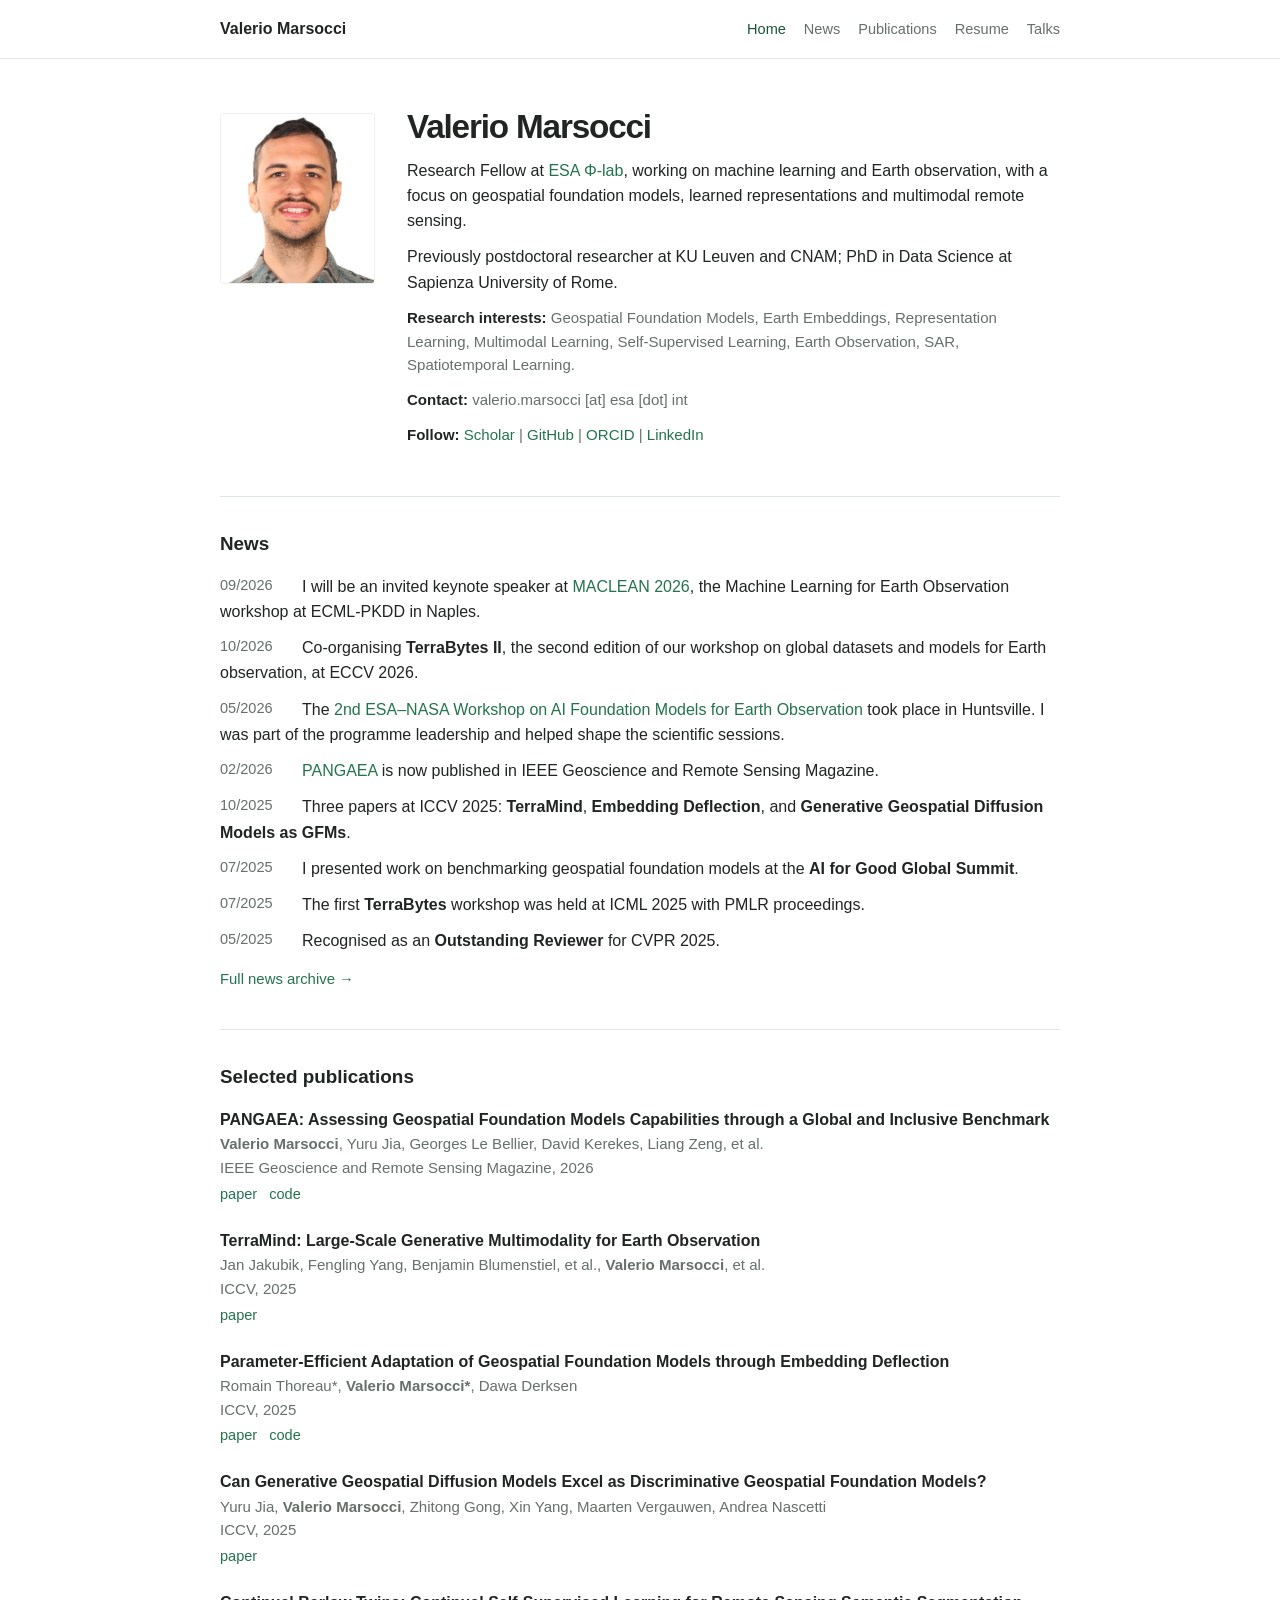
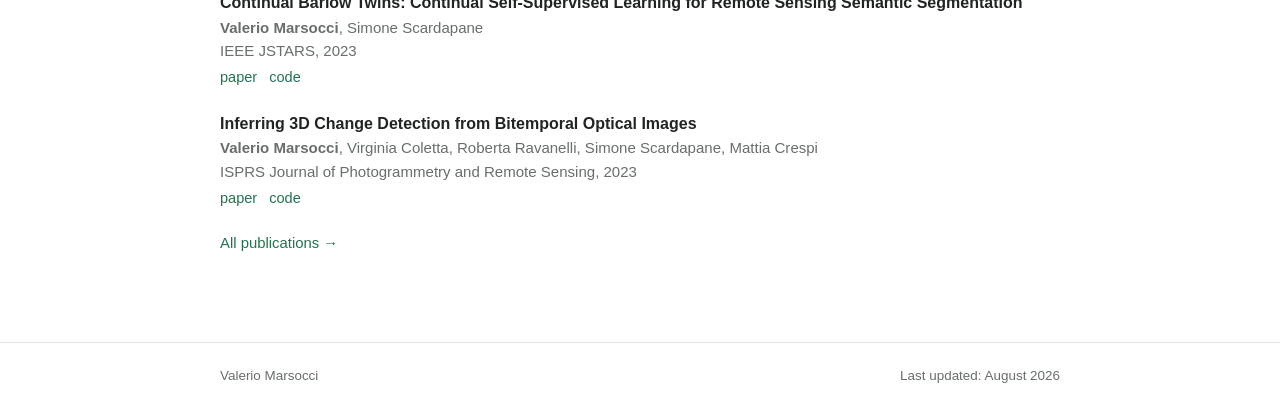
==== commit 08490e55: "Add files via upload" ====
--- a/index.html
+++ b/index.html
@@ -4,126 +4,105 @@
   <meta charset="utf-8">
   <meta name="viewport" content="width=device-width, initial-scale=1">
   <title>Valerio Marsocci</title>
-  <meta name="description" content="Personal academic website of Valerio Marsocci, researcher in machine learning and Earth observation at ESA Φ-lab.">
+  <meta name="description" content="Valerio Marsocci — Research Fellow at ESA Φ-lab working on machine learning and Earth observation.">
   <link rel="icon" href="assets/favicon.svg" type="image/svg+xml">
-  <link rel="stylesheet" href="assets/styles.css">
+  <link rel="stylesheet" href="assets/style.css">
 </head>
 <body>
-<a class="skip-link" href="#main">Skip to content</a>
 <header class="site-header">
-  <div class="shell header-inner">
-    <a class="site-title" href="index.html">Valerio <span>Marsocci</span></a>
-    <nav class="site-nav" aria-label="Main navigation">
+  <div class="wrap nav">
+    <a class="site-name" href="index.html">Valerio Marsocci</a>
+    <nav class="nav-links" aria-label="Main navigation">
       <a class="active" href="index.html">Home</a>
       <a href="news.html">News</a>
       <a href="publications.html">Publications</a>
       <a href="resume.html">Resume</a>
       <a href="talks.html">Talks</a>
-      <a href="blog.html">Blog</a>
     </nav>
   </div>
 </header>
 
-<main id="main">
-  <section class="top-band">
-    <div class="shell home-intro">
-      <div>
-        <p class="kicker">Welcome to my personal website</p>
-        <h1>Valerio Marsocci</h1>
-        <p class="lede">I am an Internal Research Fellow at <strong>ESA Φ-lab</strong> in Frascati, Italy. I work at the intersection of machine learning and Earth observation, with a particular focus on geospatial foundation models, representation learning, multimodality and model adaptation.</p>
-        <div class="research-list" aria-label="Research areas">
-          <span>Geospatial Foundation Models</span>
-          <span>Earth Observation</span>
-          <span>Representation Learning</span>
-          <span>Model Adaptation</span>
-          <span>Self-Supervised Learning</span>
-          <span>Multimodality</span>
-          <span>Change Detection</span>
-        </div>
-      </div>
-      <aside class="identity-box">
-        <div class="vm-badge" aria-hidden="true">VM</div>
-        <p><strong>Current position</strong><br>Internal Research Fellow, ESA Φ-lab</p>
-        <p><strong>Ph.D.</strong><br>Data Science, Sapienza University of Rome, 2023</p>
-        <div class="profile-links">
-          <a href="https://scholar.google.com/citations?user=R0x4RJ0AAAAJ&hl=en" target="_blank" rel="noreferrer">Google Scholar ↗</a>
-          <a href="https://github.com/VMarsocci" target="_blank" rel="noreferrer">GitHub ↗</a>
-          <a href="https://orcid.org/0000-0003-1442-7155" target="_blank" rel="noreferrer">ORCID ↗</a>
-          <a href="https://www.linkedin.com/in/valerio-marsocci/" target="_blank" rel="noreferrer">LinkedIn ↗</a>
-        </div>
-      </aside>
+<main class="wrap">
+  <section class="profile">
+    <img class="profile-photo" src="assets/profile.jpg" alt="Portrait of Valerio Marsocci">
+    <div>
+      <h1>Valerio Marsocci</h1>
+      <p>Research Fellow at <a href="https://philab.esa.int/" target="_blank" rel="noreferrer">ESA Φ-lab</a>, working on machine learning and Earth observation, with a focus on geospatial foundation models, learned representations and multimodal remote sensing.</p>
+      <p>Previously postdoctoral researcher at KU Leuven and CNAM; PhD in Data Science at Sapienza University of Rome.</p>
+      <p class="small-line"><span class="meta-label">Research interests:</span> Geospatial Foundation Models, Earth Embeddings, Representation Learning, Multimodal Learning, Self-Supervised Learning, Earth Observation, SAR, Spatiotemporal Learning.</p>
+      <p class="small-line"><span class="meta-label">Contact:</span> valerio.marsocci [at] esa [dot] int</p>
+      <p class="small-line"><span class="meta-label">Follow:</span>
+        <a href="https://scholar.google.com/citations?user=R0x4RJ0AAAAJ&hl=en" target="_blank" rel="noreferrer">Scholar</a> |
+        <a href="https://github.com/VMarsocci" target="_blank" rel="noreferrer">GitHub</a> |
+        <a href="https://orcid.org/0000-0003-1442-7155" target="_blank" rel="noreferrer">ORCID</a> |
+        <a href="https://www.linkedin.com/in/valerio-marsocci/" target="_blank" rel="noreferrer">LinkedIn</a>
+      </p>
     </div>
   </section>
 
-  <section class="section shell">
-    <div class="section-header">
-      <div class="section-label">Research</div>
-      <div class="section-copy">
-        <h2>Research areas</h2>
-        <p>My work combines methodological machine learning with real Earth-observation problems. A recurring theme is understanding not only <em>how well</em> models work, but <em>why</em> they work, what information they encode, and under which conditions their representations remain useful.</p>
-        <ul class="simple-list">
-          <li>Geospatial foundation models: design, benchmarking and evaluation.</li>
-          <li>Adaptation strategies for pretrained models and learned representations.</li>
-          <li>Cross-sensor and multimodal self-supervised learning for Earth observation.</li>
-          <li>Temporal learning, continual learning and physical change detection.</li>
-          <li>Scientific interpretation of pixel-level Earth embeddings and their relation to physical/geographical information.</li>
-        </ul>
-      </div>
-    </div>
+  <hr class="rule">
+
+  <section>
+    <h2>News</h2>
+    <ul class="news-list">
+      <li><span class="news-date">09/2026</span><span class="news-text">I will be an invited keynote speaker at <a href="https://sites.google.com/view/maclean26" target="_blank" rel="noreferrer">MACLEAN 2026</a>, the Machine Learning for Earth Observation workshop at ECML-PKDD in Naples.</span></li>
+      <li><span class="news-date">10/2026</span><span class="news-text">Co-organising <strong>TerraBytes II</strong>, the second edition of our workshop on global datasets and models for Earth observation, at ECCV 2026.</span></li>
+      <li><span class="news-date">05/2026</span><span class="news-text">The <a href="https://nikal.eventsair.com/2nd-esa-nasa-workshop-on-ai-foundation-model-for-earth-observation-eo/" target="_blank" rel="noreferrer">2nd ESA–NASA Workshop on AI Foundation Models for Earth Observation</a> took place in Huntsville. I was part of the programme leadership and helped shape the scientific sessions.</span></li>
+      <li><span class="news-date">02/2026</span><span class="news-text"><a href="https://arxiv.org/abs/2412.04204" target="_blank" rel="noreferrer">PANGAEA</a> is now published in IEEE Geoscience and Remote Sensing Magazine.</span></li>
+      <li><span class="news-date">10/2025</span><span class="news-text">Three papers at ICCV 2025: <strong>TerraMind</strong>, <strong>Embedding Deflection</strong>, and <strong>Generative Geospatial Diffusion Models as GFMs</strong>.</span></li>
+      <li><span class="news-date">07/2025</span><span class="news-text">I presented work on benchmarking geospatial foundation models at the <strong>AI for Good Global Summit</strong>.</span></li>
+      <li><span class="news-date">07/2025</span><span class="news-text">The first <strong>TerraBytes</strong> workshop was held at ICML 2025 with PMLR proceedings.</span></li>
+      <li><span class="news-date">05/2025</span><span class="news-text">Recognised as an <strong>Outstanding Reviewer</strong> for CVPR 2025.</span></li>
+    </ul>
+    <p class="more-link"><a href="news.html">Full news archive →</a></p>
   </section>
 
-  <section class="section shell">
-    <div class="section-header">
-      <div class="section-label">Highlights</div>
-      <div class="section-copy">
-        <h2>Recent news</h2>
-        <div class="news-list">
-          <div class="news-item"><div class="news-date">22/07/2026</div><p><a href="https://arxiv.org/abs/2607.18504" target="_blank" rel="noreferrer">Now We Know? A Systematic Comparison of TerraMind and THOR</a> is available on arXiv.</p></div>
-          <div class="news-item"><div class="news-date">19/03/2026</div><p>We released <a href="https://egusphere.copernicus.org/preprints/2026/egusphere-2026-1401/" target="_blank" rel="noreferrer">GEM-Forest</a>, a global satellite-embedding-based map of forests and tree crops for 2020.</p></div>
-          <div class="news-item"><div class="news-date">02/2026</div><p><strong>PANGAEA</strong> appeared in IEEE Geoscience and Remote Sensing Magazine (Vol. 14, Issue 1).</p></div>
-          <div class="news-item"><div class="news-date">09/2025</div><p>Invited keynote at AIPHYS25: <em>Benchmarking Geospatial Foundation Models</em>.</p></div>
-          <div class="news-item"><div class="news-date">26/06/2025</div><p>Three collaborative papers were accepted at ICCV 2025, including TerraMind, Embedding Deflection and work on generative geospatial diffusion models.</p></div>
-          <div class="news-item"><div class="news-date">12/05/2025</div><p>Recognised as an Outstanding Reviewer for CVPR 2025.</p></div>
-        </div>
-        <p class="more-link"><a href="news.html">More news →</a></p>
-      </div>
-    </div>
-  </section>
+  <hr class="rule">
 
-  <section class="section shell">
-    <div class="section-header">
-      <div class="section-label">Short bio</div>
-      <div class="section-copy">
-        <h2>Background</h2>
-        <div class="bio-list">
-          <div class="bio-row"><div class="bio-date">2025–</div><div>Internal Research Fellow at <strong>ESA Φ-lab</strong>, ESRIN, Frascati, Italy.</div></div>
-          <div class="bio-row"><div class="bio-date">2024</div><div>Postdoctoral researcher at <strong>KU Leuven</strong>, Geomatics Research Group, Ghent, Belgium.</div></div>
-          <div class="bio-row"><div class="bio-date">2023–2024</div><div>Postdoctoral researcher at <strong>CNAM / CEDRIC</strong>, Paris, France, within the MAGE project.</div></div>
-          <div class="bio-row"><div class="bio-date">2019–2023</div><div>Ph.D. in <strong>Data Science</strong>, Sapienza University of Rome, DIAG. Advisor: Simone Scardapane; co-advisor: Mattia Crespi.</div></div>
-          <div class="bio-row"><div class="bio-date">2022–2023</div><div>Visiting researcher at <strong>IGN France</strong>.</div></div>
-          <div class="bio-row"><div class="bio-date">2021</div><div>Visiting researcher at the <strong>University of Crete</strong>.</div></div>
-          <div class="bio-row"><div class="bio-date">2019</div><div>Second-level Master's Degree in Big Data, Sapienza University of Rome.</div></div>
-          <div class="bio-row"><div class="bio-date">2013–2018</div><div>B.Sc. and M.Sc. in Environmental Engineering, Sapienza University of Rome.</div></div>
-        </div>
-        <p class="more-link"><a href="resume.html">Full resume →</a></p>
-      </div>
-    </div>
-  </section>
-
-  <section class="section shell">
-    <div class="section-header">
-      <div class="section-label">Contacts</div>
-      <div class="section-copy">
-        <h2>Contact</h2>
-        <div class="contact-box">
-          <p><strong>Email:</strong> <a href="mailto:valerio.marsocci@esa.int">valerio.marsocci@esa.int</a></p>
-          <p><strong>Office:</strong> ESA Φ-lab, ESA-ESRIN, Frascati (RM), Italy.</p>
-        </div>
-      </div>
-    </div>
+  <section>
+    <h2>Selected publications</h2>
+    <ol class="pub-list">
+      <li class="pub">
+        <div class="pub-title">PANGAEA: Assessing Geospatial Foundation Models Capabilities through a Global and Inclusive Benchmark</div>
+        <div class="pub-authors"><strong>Valerio Marsocci</strong>, Yuru Jia, Georges Le Bellier, David Kerekes, Liang Zeng, et al.</div>
+        <div class="pub-venue">IEEE Geoscience and Remote Sensing Magazine, 2026</div>
+        <div class="pub-links"><a href="https://arxiv.org/abs/2412.04204" target="_blank" rel="noreferrer">paper</a><a href="https://github.com/VMarsocci/pangaea-bench" target="_blank" rel="noreferrer">code</a></div>
+      </li>
+      <li class="pub">
+        <div class="pub-title">TerraMind: Large-Scale Generative Multimodality for Earth Observation</div>
+        <div class="pub-authors">Jan Jakubik, Fengling Yang, Benjamin Blumenstiel, et al., <strong>Valerio Marsocci</strong>, et al.</div>
+        <div class="pub-venue">ICCV, 2025</div>
+        <div class="pub-links"><a href="https://arxiv.org/abs/2504.11171" target="_blank" rel="noreferrer">paper</a></div>
+      </li>
+      <li class="pub">
+        <div class="pub-title">Parameter-Efficient Adaptation of Geospatial Foundation Models through Embedding Deflection</div>
+        <div class="pub-authors">Romain Thoreau*, <strong>Valerio Marsocci*</strong>, Dawa Derksen</div>
+        <div class="pub-venue">ICCV, 2025</div>
+        <div class="pub-links"><a href="https://arxiv.org/abs/2503.09493" target="_blank" rel="noreferrer">paper</a><a href="https://github.com/VMarsocci/DEFLECT" target="_blank" rel="noreferrer">code</a></div>
+      </li>
+      <li class="pub">
+        <div class="pub-title">Can Generative Geospatial Diffusion Models Excel as Discriminative Geospatial Foundation Models?</div>
+        <div class="pub-authors">Yuru Jia, <strong>Valerio Marsocci</strong>, Zhitong Gong, Xin Yang, Maarten Vergauwen, Andrea Nascetti</div>
+        <div class="pub-venue">ICCV, 2025</div>
+        <div class="pub-links"><a href="https://arxiv.org/abs/2503.07890" target="_blank" rel="noreferrer">paper</a></div>
+      </li>
+      <li class="pub">
+        <div class="pub-title">Continual Barlow Twins: Continual Self-Supervised Learning for Remote Sensing Semantic Segmentation</div>
+        <div class="pub-authors"><strong>Valerio Marsocci</strong>, Simone Scardapane</div>
+        <div class="pub-venue">IEEE JSTARS, 2023</div>
+        <div class="pub-links"><a href="https://arxiv.org/abs/2205.11319" target="_blank" rel="noreferrer">paper</a><a href="https://github.com/VMarsocci/CBT" target="_blank" rel="noreferrer">code</a></div>
+      </li>
+      <li class="pub">
+        <div class="pub-title">Inferring 3D Change Detection from Bitemporal Optical Images</div>
+        <div class="pub-authors"><strong>Valerio Marsocci</strong>, Virginia Coletta, Roberta Ravanelli, Simone Scardapane, Mattia Crespi</div>
+        <div class="pub-venue">ISPRS Journal of Photogrammetry and Remote Sensing, 2023</div>
+        <div class="pub-links"><a href="https://arxiv.org/abs/2205.15903" target="_blank" rel="noreferrer">paper</a><a href="https://github.com/VMarsocci/3DCD" target="_blank" rel="noreferrer">code</a></div>
+      </li>
+    </ol>
+    <p class="more-link"><a href="publications.html">All publications →</a></p>
   </section>
 </main>
 
-<footer class="site-footer"><div class="shell footer-inner"><p>© 2026 Valerio Marsocci</p><p>Last rebuilt: August 2026</p></div></footer>
+<footer class="site-footer"><div class="wrap footer-row"><span>Valerio Marsocci</span><span>Last updated: August 2026</span></div></footer>
 </body>
 </html>
--- a/assets/style.css
+++ b/assets/style.css
@@ -0,0 +1,102 @@
+:root {
+  --bg: #ffffff;
+  --text: #202522;
+  --muted: #666f69;
+  --green: #24734f;
+  --green-dark: #18563b;
+  --green-soft: #eef6f1;
+  --line: #dfe6e1;
+  --max: 840px;
+}
+
+* { box-sizing: border-box; }
+html { scroll-behavior: smooth; }
+body {
+  margin: 0;
+  background: var(--bg);
+  color: var(--text);
+  font-family: -apple-system, BlinkMacSystemFont, "Segoe UI", Helvetica, Arial, sans-serif;
+  font-size: 16px;
+  line-height: 1.58;
+  -webkit-font-smoothing: antialiased;
+}
+a { color: var(--green); text-decoration: none; }
+a:hover { color: var(--green-dark); text-decoration: underline; text-underline-offset: 3px; }
+strong { font-weight: 650; }
+
+.wrap { width: min(calc(100% - 34px), var(--max)); margin: 0 auto; }
+
+.site-header { border-bottom: 1px solid var(--line); background: rgba(255,255,255,.97); }
+.nav { min-height: 58px; display: flex; align-items: center; gap: 22px; }
+.site-name { margin-right: auto; color: var(--text); font-weight: 650; font-size: 1rem; text-decoration: none; }
+.site-name:hover { color: var(--green); text-decoration: none; }
+.nav-links { display: flex; flex-wrap: wrap; gap: 18px; font-size: .91rem; }
+.nav-links a { color: var(--muted); }
+.nav-links a:hover, .nav-links a.active { color: var(--green-dark); text-decoration: none; }
+
+main { padding: 54px 0 72px; }
+.profile { display: grid; grid-template-columns: 155px 1fr; gap: 32px; align-items: start; }
+.profile-photo { width: 155px; height: 171px; object-fit: cover; object-position: center top; border-radius: 3px; border: 1px solid #edf0ee; background: #fff; }
+.profile h1 { margin: -5px 0 12px; font-size: 2.08rem; letter-spacing: -.035em; line-height: 1.13; font-weight: 680; }
+.profile p { margin: 0 0 11px; }
+.small-line { color: var(--muted); font-size: .94rem; }
+.meta-label { font-weight: 650; color: var(--text); }
+
+.rule { margin: 38px 0 32px; border: 0; border-top: 1px solid var(--line); }
+section { margin-top: 0; }
+h1.page-title { font-size: 2rem; margin: 0 0 24px; letter-spacing: -.03em; }
+h2 { font-size: 1.18rem; margin: 0 0 15px; color: var(--text); font-weight: 680; }
+h3 { font-size: 1rem; margin: 25px 0 10px; color: var(--green-dark); font-weight: 680; }
+.intro { color: var(--muted); margin: -11px 0 28px; }
+
+.news-list { list-style: none; padding: 0; margin: 0; }
+.news-list li { margin: 0 0 11px; padding-left: 0; }
+.news-date { display: inline-block; width: 82px; color: var(--muted); font-variant-numeric: tabular-nums; font-size: .91rem; vertical-align: top; }
+.news-text { display: inline; }
+.more-link { margin-top: 14px; font-size: .93rem; }
+
+.pub-list { list-style: none; padding: 0; margin: 0; }
+.pub { margin: 0 0 22px; }
+.pub-title { font-weight: 650; color: var(--text); }
+.pub-authors, .pub-venue { color: var(--muted); font-size: .94rem; }
+.pub-links { margin-top: 3px; font-size: .91rem; }
+.pub-links a { margin-right: 12px; }
+.pub-note { margin-top: 4px; color: var(--muted); font-size: .92rem; }
+
+.year-block { margin: 31px 0 0; }
+.year-block:first-of-type { margin-top: 0; }
+.year-heading { border-bottom: 1px solid var(--line); padding-bottom: 6px; margin-bottom: 14px; font-size: 1.04rem; color: var(--green-dark); }
+
+.cv-section { margin: 0 0 32px; }
+.cv-row { display: grid; grid-template-columns: 145px 1fr; gap: 22px; padding: 8px 0; }
+.cv-date { color: var(--muted); font-size: .92rem; font-variant-numeric: tabular-nums; }
+.cv-body p { margin: 1px 0 0; color: var(--muted); font-size: .94rem; }
+.compact-list { margin: 0; padding-left: 20px; }
+.compact-list li { margin-bottom: 7px; }
+
+.talk { display: grid; grid-template-columns: 125px 1fr; gap: 22px; margin-bottom: 21px; }
+.talk-date { color: var(--muted); font-size: .92rem; font-variant-numeric: tabular-nums; }
+.talk-title { font-weight: 650; }
+.talk-meta { color: var(--muted); font-size: .94rem; margin-top: 2px; }
+
+.note { padding: 13px 15px; background: var(--green-soft); border-left: 3px solid var(--green); color: #3e4c45; font-size: .93rem; margin: 26px 0; }
+
+.site-footer { border-top: 1px solid var(--line); padding: 22px 0 34px; color: var(--muted); font-size: .84rem; }
+.footer-row { display: flex; justify-content: space-between; gap: 20px; }
+
+@media (max-width: 680px) {
+  .nav { align-items: flex-start; padding: 15px 0; flex-direction: column; gap: 10px; }
+  .nav-links { gap: 14px; }
+  main { padding-top: 38px; }
+  .profile { grid-template-columns: 110px 1fr; gap: 20px; }
+  .profile-photo { width: 110px; height: 122px; }
+  .profile h1 { font-size: 1.7rem; }
+  .news-date { width: 72px; }
+  .cv-row, .talk { grid-template-columns: 1fr; gap: 1px; }
+}
+
+@media (max-width: 470px) {
+  .profile { grid-template-columns: 1fr; }
+  .profile-photo { width: 130px; height: 144px; }
+  .news-date { display: block; width: auto; margin-bottom: 1px; }
+}
